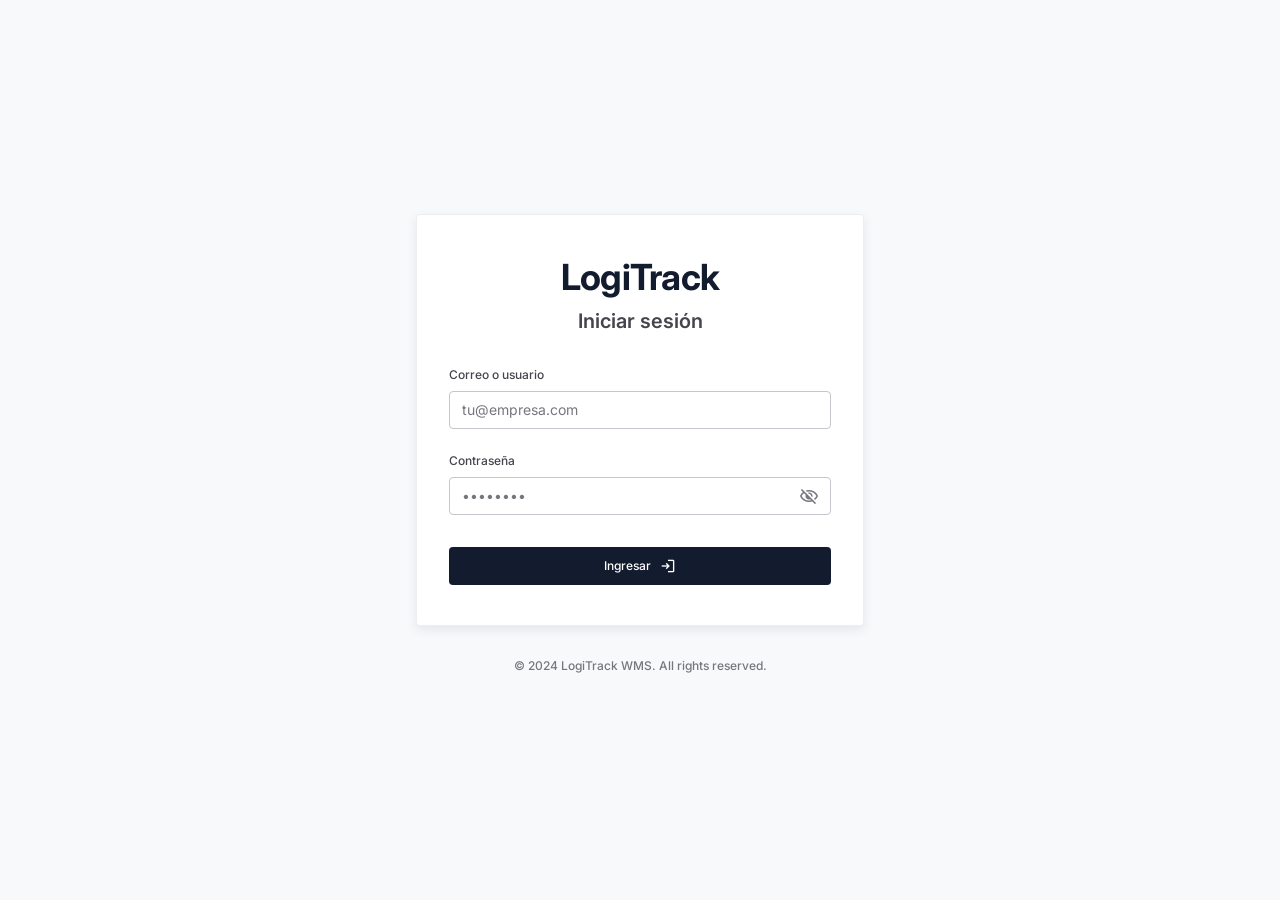
==== src/main/resources/static/index.html @ acfe2c22 "feat: se realizo el Login, con su respectivo css y js" ====
<!DOCTYPE html>
<html lang="es">
<head>
<meta charset="utf-8">
<meta name="viewport" content="width=device-width, initial-scale=1.0">
<title>LogiTrack - Iniciar sesión</title>

<!-- Fuentes (solo tipografías, no es un framework) -->
<link rel="stylesheet" href="https://fonts.googleapis.com/css2?family=Material+Symbols+Outlined:wght,FILL@100..700,0..1&display=swap">
<link rel="stylesheet" href="https://fonts.googleapis.com/css2?family=Inter:wght@400;500;600;700&family=JetBrains+Mono:wght@400&display=swap">

<link rel="stylesheet" href="css/styles.css">
</head>
<body class="page">
<main class="login-shell">

  <div class="login-card" id="login-card">

    <div class="login-card__header" data-animate style="animation-delay:0ms">
      <h1 class="login-card__logo">LogiTrack</h1>
      <h2 class="login-card__title">Iniciar sesión</h2>
    </div>

    <!-- Mensaje de error (oculto por defecto) -->
    <div class="alert alert--error hidden" id="error-message" role="alert" aria-live="assertive">
      <span class="material-symbols-outlined alert__icon">error</span>
      <span>Credenciales incorrectas. Por favor, intenta de nuevo.</span>
    </div>

    <form class="login-form" id="login-form" novalidate>

      <div class="form-group" data-animate style="animation-delay:80ms">
        <label class="form-label" for="username">Correo o usuario</label>
        <input class="form-input" id="username" name="username" placeholder="tu@empresa.com" required type="text">
      </div>

      <div class="form-group" data-animate style="animation-delay:150ms">
        <label class="form-label" for="password">Contraseña</label>
        <div class="password-field">
          <input class="form-input" id="password" name="password" placeholder="••••••••" required type="password">
          <button class="password-toggle" id="toggle-password-btn" type="button" aria-label="Mostrar contraseña">
            <span class="material-symbols-outlined" id="toggleIcon">visibility_off</span>
          </button>
        </div>
      </div>

      <div class="form-actions" data-animate style="animation-delay:220ms">
        <button class="btn btn--primary" id="submit-btn" type="submit">
          <span class="btn-spinner hidden" id="btn-spinner" aria-hidden="true"></span>
          <span id="btn-label">Ingresar</span>
          <span class="material-symbols-outlined btn__icon" id="btn-icon">login</span>
        </button>
      </div>
    </form>
  </div>

  <p class="login-footer" data-animate style="animation-delay:280ms">© 2024 LogiTrack WMS. All rights reserved.</p>
</main>

<script src="js/script.js"></script>
</body>
</html>
---- src/main/resources/static/css/styles.css ----
/* ============================================================================
   LogiTrack — Login
   CSS puro (sin frameworks). Tokens de diseño tomados de DESIGN.md
   ============================================================================ */

/* ----------------------------------------------------------------------
   1. Reset mínimo
   ---------------------------------------------------------------------- */
*,
*::before,
*::after {
  box-sizing: border-box;
}

html,
body {
  height: 100%;
  margin: 0;
  padding: 0;
}

button,
input {
  font: inherit;
  color: inherit;
}

/* ----------------------------------------------------------------------
   2. Design tokens (colores, tipografía, spacing, radios) — DESIGN.md
   ---------------------------------------------------------------------- */
:root {
  /* Color */
  --color-background: #f7f9fb;
  --color-surface-container-lowest: #ffffff;
  --color-on-surface: #191c1e;
  --color-on-surface-variant: #45464d;
  --color-outline: #76777d;
  --color-outline-variant: #c6c6cd;
  --color-outline-variant-30: rgba(198, 198, 205, 0.3);

  --color-primary-container: #131b2e;
  --color-primary-container-hover: #1c2438;
  --color-on-primary: #ffffff;

  --color-error: #ba1a1a;
  --color-error-20: rgba(186, 26, 26, 0.2);
  --color-error-container: #ffdad6;
  --color-on-error-container: #93000a;

  --color-focus: #3b82f6;
  --color-focus-ring: rgba(59, 130, 246, 0.35);
  --color-primary-container-ring: rgba(19, 27, 46, 0.45);

  /* Tipografía */
  --font-family-base: 'Inter', system-ui, sans-serif;
  --font-family-mono: 'JetBrains Mono', monospace;

  --font-display-size: 36px;
  --font-display-line: 44px;
  --font-display-weight: 700;
  --font-display-tracking: -0.02em;

  --font-headline-md-size: 20px;
  --font-headline-md-line: 28px;
  --font-headline-md-weight: 600;

  --font-body-md-size: 14px;
  --font-body-md-line: 20px;
  --font-body-md-weight: 400;

  --font-label-md-size: 12px;
  --font-label-md-line: 16px;
  --font-label-md-weight: 500;

  /* Spacing */
  --gutter: 1.5rem;

  /* Radios */
  --radius-sm: 0.125rem;  /* "rounded" */
  --radius-md: 0.25rem;   /* "rounded-lg" */
  --radius-lg: 0.5rem;    /* "rounded-xl" */

  /* Sombra (Level 2 del design system) */
  --shadow-card: 0px 4px 12px rgba(15, 23, 42, 0.08);
}

/* ----------------------------------------------------------------------
   3. Ícono (Material Symbols) — snippet estándar de Google, no un framework
   ---------------------------------------------------------------------- */
.material-symbols-outlined {
  font-family: 'Material Symbols Outlined';
  font-weight: normal;
  font-style: normal;
  font-size: 20px;
  line-height: 1;
  letter-spacing: normal;
  text-transform: none;
  display: inline-block;
  white-space: nowrap;
  word-wrap: normal;
  direction: ltr;
  font-feature-settings: 'liga';
  -webkit-font-smoothing: antialiased;
  transition: transform 0.25s ease;
}

/* ----------------------------------------------------------------------
   4. Layout base
   ---------------------------------------------------------------------- */
.page {
  background-color: var(--color-background);
  color: var(--color-on-surface);
  font-family: var(--font-family-base);
  font-size: var(--font-body-md-size);
  line-height: var(--font-body-md-line);
  font-weight: var(--font-body-md-weight);
  -webkit-font-smoothing: antialiased;
  height: 100vh;
  width: 100vw;
  overflow: hidden;
  display: flex;
  align-items: center;
  justify-content: center;
}

.login-shell {
  width: 100%;
  max-width: 28rem; /* 448px */
  padding-left: var(--gutter);
  padding-right: var(--gutter);
  position: relative;
  z-index: 10;
}

@media (min-width: 768px) {
  .login-shell {
    padding-left: 0;
    padding-right: 0;
  }
}

/* ----------------------------------------------------------------------
   5. Card
   ---------------------------------------------------------------------- */
.login-card {
  background-color: var(--color-surface-container-lowest);
  border: 1px solid var(--color-outline-variant-30);
  border-radius: var(--radius-md);
  padding: 2.5rem 2rem; /* py-10 px-8 */
  width: 100%;
  position: relative;

  box-shadow: 0 0 0 rgba(15, 23, 42, 0);
  transition: box-shadow 0.4s ease;
}

.login-card.is-settled {
  box-shadow: var(--shadow-card);
}

.login-card__header {
  text-align: center;
  margin-bottom: 2rem;
}

.login-card__logo {
  font-family: var(--font-family-base);
  font-size: var(--font-display-size);
  line-height: var(--font-display-line);
  font-weight: var(--font-display-weight);
  letter-spacing: var(--font-display-tracking);
  color: var(--color-primary-container);
  margin: 0 0 0.5rem 0;
}

.login-card__title {
  font-size: var(--font-headline-md-size);
  line-height: var(--font-headline-md-line);
  font-weight: var(--font-headline-md-weight);
  color: var(--color-on-surface-variant);
  margin: 0;
}

/* ----------------------------------------------------------------------
   6. Alertas / mensajes de error
   ---------------------------------------------------------------------- */
.alert {
  display: flex;
  align-items: center;
  gap: 0.5rem;
  padding: 0.75rem;
  border-radius: var(--radius-sm);
  margin-bottom: var(--gutter);
  font-size: var(--font-label-md-size);
  line-height: var(--font-label-md-line);
  font-weight: var(--font-label-md-weight);
  transition: opacity 0.25s ease, transform 0.25s ease;
}

.alert--error {
  background-color: var(--color-error-container);
  color: var(--color-on-error-container);
  border: 1px solid var(--color-error-20);
}

.alert__icon {
  font-size: 18px;
  flex-shrink: 0;
}

/* ----------------------------------------------------------------------
   7. Formulario
   ---------------------------------------------------------------------- */
.login-form {
  display: flex;
  flex-direction: column;
  gap: 1.5rem; /* space-y-6 */
}

.form-group {
  display: flex;
  flex-direction: column;
  gap: 0.5rem; /* space-y-2 */
}

.form-label {
  font-size: var(--font-label-md-size);
  line-height: var(--font-label-md-line);
  font-weight: var(--font-label-md-weight);
  color: var(--color-on-surface-variant);
}

.form-input {
  width: 100%;
  background-color: var(--color-surface-container-lowest);
  border: 1px solid var(--color-outline-variant);
  border-radius: var(--radius-md);
  padding: 0.5rem 0.75rem;
  color: var(--color-on-surface);
  transition: border-color 0.2s ease, box-shadow 0.2s ease;
}

.form-input::placeholder {
  color: var(--color-outline);
}

.form-input:focus {
  outline: none;
  border-color: var(--color-focus);
  box-shadow: 0 0 0 1px var(--color-focus);
}

.form-input.has-error {
  border-color: var(--color-error);
}

.form-input.has-error:focus {
  border-color: var(--color-error);
  box-shadow: 0 0 0 1px var(--color-error);
}

.password-field {
  position: relative;
}

.password-field .form-input {
  padding-right: 2.5rem;
}

.password-toggle {
  position: absolute;
  top: 0;
  bottom: 0;
  right: 0;
  padding-right: 0.75rem;
  display: flex;
  align-items: center;
  background: none;
  border: none;
  cursor: pointer;
  color: var(--color-outline);
  transition: color 0.2s ease;
}

.password-toggle:hover {
  color: var(--color-on-surface-variant);
}

#toggleIcon.is-flipped {
  transform: rotateY(180deg);
}

.form-actions {
  padding-top: 0.5rem;
}

/* ----------------------------------------------------------------------
   8. Botón primario
   ---------------------------------------------------------------------- */
.btn {
  width: 100%;
  display: flex;
  align-items: center;
  justify-content: center;
  gap: 0.5rem;
  padding: 0.625rem 1rem;
  border: none;
  border-radius: var(--radius-md);
  font-size: var(--font-label-md-size);
  line-height: var(--font-label-md-line);
  font-weight: var(--font-label-md-weight);
  cursor: pointer;
  transition: transform 0.15s ease, background-color 0.2s ease, opacity 0.2s ease, box-shadow 0.15s ease;
}

.btn--primary {
  background-color: var(--color-primary-container);
  color: var(--color-on-primary);
}

.btn--primary:hover:not(:disabled) {
  background-color: var(--color-primary-container-hover);
}

.btn--primary:focus-visible {
  outline: none;
  box-shadow: 0 0 0 1px var(--color-surface-container-lowest), 0 0 0 3px var(--color-primary-container-ring);
}

.btn--primary:active:not(:disabled) {
  transform: scale(0.98);
}

.btn:disabled {
  cursor: not-allowed;
  opacity: 0.85;
}

.btn__icon {
  font-size: 18px;
}

.btn-spinner {
  width: 18px;
  height: 18px;
  border: 2px solid rgba(255, 255, 255, 0.35);
  border-top-color: #ffffff;
  border-radius: 9999px;
  animation: spin 0.7s linear infinite;
}

/* ----------------------------------------------------------------------
   9. Footer
   ---------------------------------------------------------------------- */
.login-footer {
  margin-top: 2rem;
  text-align: center;
  font-size: var(--font-label-md-size);
  line-height: var(--font-label-md-line);
  font-weight: var(--font-label-md-weight);
  color: var(--color-outline);
}

/* ----------------------------------------------------------------------
   10. Utilidad
   ---------------------------------------------------------------------- */
.hidden {
  display: none !important;
}

/* ----------------------------------------------------------------------
   11. Animaciones
   ---------------------------------------------------------------------- */
[data-animate] {
  opacity: 0;
  transform: translateY(12px);
}

[data-animate].is-visible {
  animation: fadeInUp 0.55s cubic-bezier(0.16, 1, 0.3, 1) forwards;
}

@keyframes fadeInUp {
  from {
    opacity: 0;
    transform: translateY(12px);
  }
  to {
    opacity: 1;
    transform: translateY(0);
  }
}

@keyframes shake {
  10%, 90% { transform: translateX(-1px); }
  20%, 80% { transform: translateX(2px); }
  30%, 50%, 70% { transform: translateX(-4px); }
  40%, 60% { transform: translateX(4px); }
}

.shake-on-error {
  animation: shake 0.5s cubic-bezier(0.36, 0.07, 0.19, 0.97) both;
}

@keyframes spin {
  to { transform: rotate(360deg); }
}

/* ----------------------------------------------------------------------
   12. Accesibilidad: respeta prefers-reduced-motion
   ---------------------------------------------------------------------- */
@media (prefers-reduced-motion: reduce) {
  [data-animate],
  .shake-on-error,
  #toggleIcon,
  .btn,
  .btn-spinner,
  .alert {
    animation: none !important;
    transition: none !important;
    transform: none !important;
    opacity: 1 !important;
  }
}
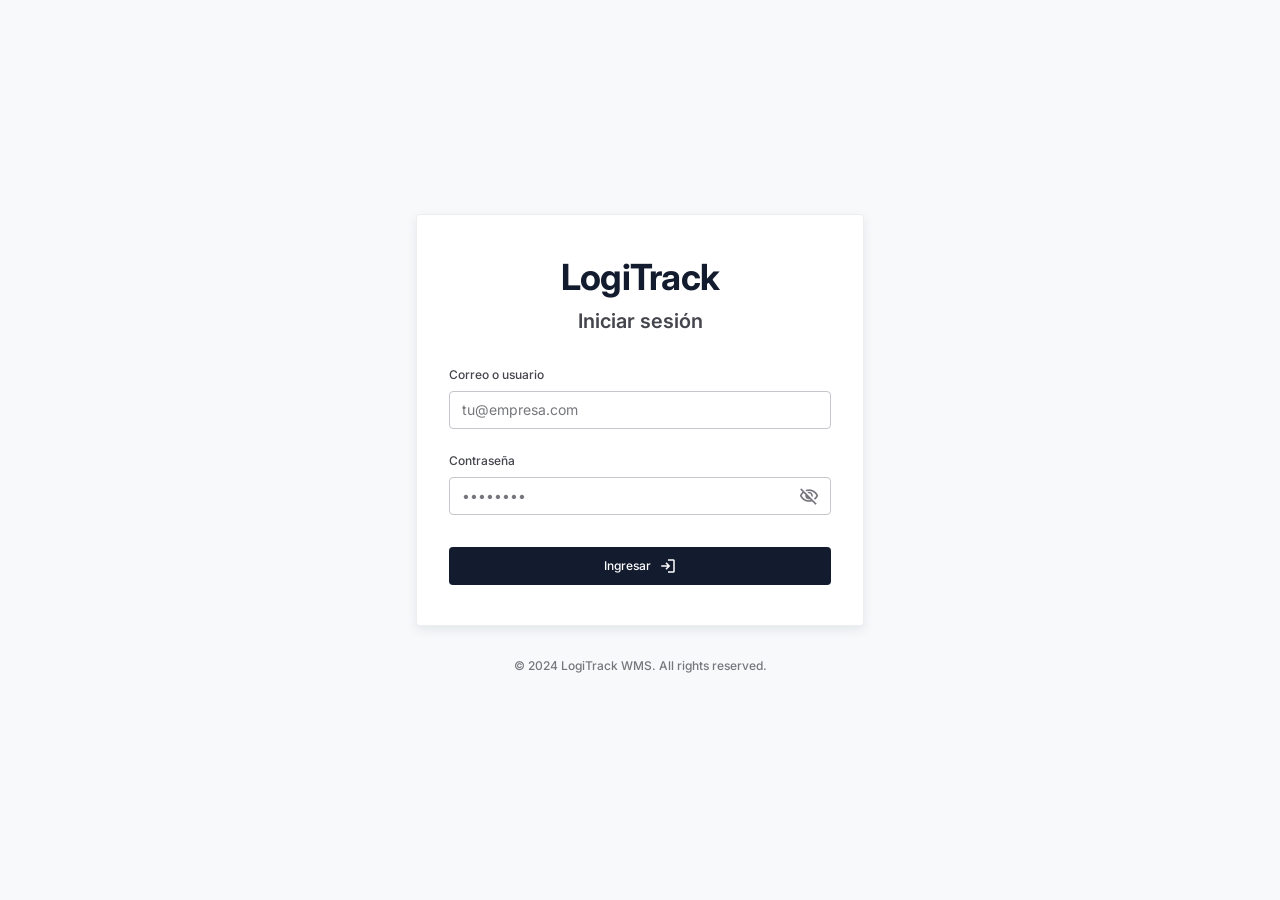
==== commit 75aaa1a5: "feat: se realizo el html del dashboard y de las bodegas" ====
--- a/src/main/resources/static/index.html
+++ b/src/main/resources/static/index.html
@@ -59,4 +59,4 @@
 
 <script src="js/script.js"></script>
 </body>
-</html>
+</html>
--- a/src/main/resources/static/css/styles.css
+++ b/src/main/resources/static/css/styles.css
@@ -6,419 +6,1801 @@
 /* ----------------------------------------------------------------------
    1. Reset mínimo
    ---------------------------------------------------------------------- */
-*,
-*::before,
-*::after {
-  box-sizing: border-box;
-}
-
-html,
-body {
-  height: 100%;
-  margin: 0;
-  padding: 0;
-}
-
-button,
-input {
-  font: inherit;
-  color: inherit;
-}
-
-/* ----------------------------------------------------------------------
-   2. Design tokens (colores, tipografía, spacing, radios) — DESIGN.md
-   ---------------------------------------------------------------------- */
-:root {
-  /* Color */
-  --color-background: #f7f9fb;
-  --color-surface-container-lowest: #ffffff;
-  --color-on-surface: #191c1e;
-  --color-on-surface-variant: #45464d;
-  --color-outline: #76777d;
-  --color-outline-variant: #c6c6cd;
-  --color-outline-variant-30: rgba(198, 198, 205, 0.3);
-
-  --color-primary-container: #131b2e;
-  --color-primary-container-hover: #1c2438;
-  --color-on-primary: #ffffff;
-
-  --color-error: #ba1a1a;
-  --color-error-20: rgba(186, 26, 26, 0.2);
-  --color-error-container: #ffdad6;
-  --color-on-error-container: #93000a;
-
-  --color-focus: #3b82f6;
-  --color-focus-ring: rgba(59, 130, 246, 0.35);
-  --color-primary-container-ring: rgba(19, 27, 46, 0.45);
-
-  /* Tipografía */
-  --font-family-base: 'Inter', system-ui, sans-serif;
-  --font-family-mono: 'JetBrains Mono', monospace;
-
-  --font-display-size: 36px;
-  --font-display-line: 44px;
-  --font-display-weight: 700;
-  --font-display-tracking: -0.02em;
-
-  --font-headline-md-size: 20px;
-  --font-headline-md-line: 28px;
-  --font-headline-md-weight: 600;
-
-  --font-body-md-size: 14px;
-  --font-body-md-line: 20px;
-  --font-body-md-weight: 400;
-
-  --font-label-md-size: 12px;
-  --font-label-md-line: 16px;
-  --font-label-md-weight: 500;
-
-  /* Spacing */
-  --gutter: 1.5rem;
-
-  /* Radios */
-  --radius-sm: 0.125rem;  /* "rounded" */
-  --radius-md: 0.25rem;   /* "rounded-lg" */
-  --radius-lg: 0.5rem;    /* "rounded-xl" */
-
-  /* Sombra (Level 2 del design system) */
-  --shadow-card: 0px 4px 12px rgba(15, 23, 42, 0.08);
-}
-
-/* ----------------------------------------------------------------------
-   3. Ícono (Material Symbols) — snippet estándar de Google, no un framework
-   ---------------------------------------------------------------------- */
-.material-symbols-outlined {
-  font-family: 'Material Symbols Outlined';
-  font-weight: normal;
-  font-style: normal;
-  font-size: 20px;
-  line-height: 1;
-  letter-spacing: normal;
-  text-transform: none;
-  display: inline-block;
-  white-space: nowrap;
-  word-wrap: normal;
-  direction: ltr;
-  font-feature-settings: 'liga';
-  -webkit-font-smoothing: antialiased;
-  transition: transform 0.25s ease;
-}
-
-/* ----------------------------------------------------------------------
-   4. Layout base
-   ---------------------------------------------------------------------- */
-.page {
-  background-color: var(--color-background);
-  color: var(--color-on-surface);
-  font-family: var(--font-family-base);
-  font-size: var(--font-body-md-size);
-  line-height: var(--font-body-md-line);
-  font-weight: var(--font-body-md-weight);
-  -webkit-font-smoothing: antialiased;
-  height: 100vh;
-  width: 100vw;
-  overflow: hidden;
-  display: flex;
-  align-items: center;
-  justify-content: center;
-}
-
-.login-shell {
-  width: 100%;
-  max-width: 28rem; /* 448px */
-  padding-left: var(--gutter);
-  padding-right: var(--gutter);
-  position: relative;
-  z-index: 10;
-}
-
-@media (min-width: 768px) {
-  .login-shell {
-    padding-left: 0;
-    padding-right: 0;
-  }
-}
-
-/* ----------------------------------------------------------------------
-   5. Card
-   ---------------------------------------------------------------------- */
-.login-card {
-  background-color: var(--color-surface-container-lowest);
-  border: 1px solid var(--color-outline-variant-30);
-  border-radius: var(--radius-md);
-  padding: 2.5rem 2rem; /* py-10 px-8 */
-  width: 100%;
-  position: relative;
-
-  box-shadow: 0 0 0 rgba(15, 23, 42, 0);
-  transition: box-shadow 0.4s ease;
-}
-
-.login-card.is-settled {
-  box-shadow: var(--shadow-card);
-}
-
-.login-card__header {
-  text-align: center;
-  margin-bottom: 2rem;
-}
-
-.login-card__logo {
-  font-family: var(--font-family-base);
-  font-size: var(--font-display-size);
-  line-height: var(--font-display-line);
-  font-weight: var(--font-display-weight);
-  letter-spacing: var(--font-display-tracking);
-  color: var(--color-primary-container);
-  margin: 0 0 0.5rem 0;
-}
-
-.login-card__title {
-  font-size: var(--font-headline-md-size);
-  line-height: var(--font-headline-md-line);
-  font-weight: var(--font-headline-md-weight);
-  color: var(--color-on-surface-variant);
-  margin: 0;
-}
-
-/* ----------------------------------------------------------------------
-   6. Alertas / mensajes de error
-   ---------------------------------------------------------------------- */
-.alert {
-  display: flex;
-  align-items: center;
-  gap: 0.5rem;
-  padding: 0.75rem;
-  border-radius: var(--radius-sm);
-  margin-bottom: var(--gutter);
-  font-size: var(--font-label-md-size);
-  line-height: var(--font-label-md-line);
-  font-weight: var(--font-label-md-weight);
-  transition: opacity 0.25s ease, transform 0.25s ease;
-}
-
-.alert--error {
-  background-color: var(--color-error-container);
-  color: var(--color-on-error-container);
-  border: 1px solid var(--color-error-20);
-}
-
-.alert__icon {
-  font-size: 18px;
-  flex-shrink: 0;
-}
-
-/* ----------------------------------------------------------------------
-   7. Formulario
-   ---------------------------------------------------------------------- */
-.login-form {
-  display: flex;
-  flex-direction: column;
-  gap: 1.5rem; /* space-y-6 */
-}
-
-.form-group {
-  display: flex;
-  flex-direction: column;
-  gap: 0.5rem; /* space-y-2 */
-}
-
-.form-label {
-  font-size: var(--font-label-md-size);
-  line-height: var(--font-label-md-line);
-  font-weight: var(--font-label-md-weight);
-  color: var(--color-on-surface-variant);
-}
-
-.form-input {
-  width: 100%;
-  background-color: var(--color-surface-container-lowest);
-  border: 1px solid var(--color-outline-variant);
-  border-radius: var(--radius-md);
-  padding: 0.5rem 0.75rem;
-  color: var(--color-on-surface);
-  transition: border-color 0.2s ease, box-shadow 0.2s ease;
-}
-
-.form-input::placeholder {
-  color: var(--color-outline);
-}
-
-.form-input:focus {
-  outline: none;
-  border-color: var(--color-focus);
-  box-shadow: 0 0 0 1px var(--color-focus);
-}
-
-.form-input.has-error {
-  border-color: var(--color-error);
-}
-
-.form-input.has-error:focus {
-  border-color: var(--color-error);
-  box-shadow: 0 0 0 1px var(--color-error);
-}
-
-.password-field {
-  position: relative;
-}
-
-.password-field .form-input {
-  padding-right: 2.5rem;
-}
-
-.password-toggle {
-  position: absolute;
-  top: 0;
-  bottom: 0;
-  right: 0;
-  padding-right: 0.75rem;
-  display: flex;
-  align-items: center;
-  background: none;
-  border: none;
-  cursor: pointer;
-  color: var(--color-outline);
-  transition: color 0.2s ease;
-}
-
-.password-toggle:hover {
-  color: var(--color-on-surface-variant);
-}
-
-#toggleIcon.is-flipped {
-  transform: rotateY(180deg);
-}
-
-.form-actions {
-  padding-top: 0.5rem;
-}
-
-/* ----------------------------------------------------------------------
-   8. Botón primario
-   ---------------------------------------------------------------------- */
-.btn {
-  width: 100%;
-  display: flex;
-  align-items: center;
-  justify-content: center;
-  gap: 0.5rem;
-  padding: 0.625rem 1rem;
-  border: none;
-  border-radius: var(--radius-md);
-  font-size: var(--font-label-md-size);
-  line-height: var(--font-label-md-line);
-  font-weight: var(--font-label-md-weight);
-  cursor: pointer;
-  transition: transform 0.15s ease, background-color 0.2s ease, opacity 0.2s ease, box-shadow 0.15s ease;
-}
-
-.btn--primary {
-  background-color: var(--color-primary-container);
-  color: var(--color-on-primary);
-}
-
-.btn--primary:hover:not(:disabled) {
-  background-color: var(--color-primary-container-hover);
-}
-
-.btn--primary:focus-visible {
-  outline: none;
-  box-shadow: 0 0 0 1px var(--color-surface-container-lowest), 0 0 0 3px var(--color-primary-container-ring);
-}
-
-.btn--primary:active:not(:disabled) {
-  transform: scale(0.98);
-}
-
-.btn:disabled {
-  cursor: not-allowed;
-  opacity: 0.85;
-}
-
-.btn__icon {
-  font-size: 18px;
-}
-
-.btn-spinner {
-  width: 18px;
-  height: 18px;
-  border: 2px solid rgba(255, 255, 255, 0.35);
-  border-top-color: #ffffff;
-  border-radius: 9999px;
-  animation: spin 0.7s linear infinite;
-}
-
-/* ----------------------------------------------------------------------
-   9. Footer
-   ---------------------------------------------------------------------- */
-.login-footer {
-  margin-top: 2rem;
-  text-align: center;
-  font-size: var(--font-label-md-size);
-  line-height: var(--font-label-md-line);
-  font-weight: var(--font-label-md-weight);
-  color: var(--color-outline);
-}
-
-/* ----------------------------------------------------------------------
-   10. Utilidad
-   ---------------------------------------------------------------------- */
-.hidden {
-  display: none !important;
-}
-
-/* ----------------------------------------------------------------------
-   11. Animaciones
-   ---------------------------------------------------------------------- */
-[data-animate] {
-  opacity: 0;
-  transform: translateY(12px);
-}
-
-[data-animate].is-visible {
-  animation: fadeInUp 0.55s cubic-bezier(0.16, 1, 0.3, 1) forwards;
-}
-
-@keyframes fadeInUp {
-  from {
-    opacity: 0;
-    transform: translateY(12px);
-  }
-  to {
-    opacity: 1;
-    transform: translateY(0);
-  }
-}
-
-@keyframes shake {
-  10%, 90% { transform: translateX(-1px); }
-  20%, 80% { transform: translateX(2px); }
-  30%, 50%, 70% { transform: translateX(-4px); }
-  40%, 60% { transform: translateX(4px); }
-}
-
-.shake-on-error {
-  animation: shake 0.5s cubic-bezier(0.36, 0.07, 0.19, 0.97) both;
-}
-
-@keyframes spin {
-  to { transform: rotate(360deg); }
-}
-
-/* ----------------------------------------------------------------------
-   12. Accesibilidad: respeta prefers-reduced-motion
-   ---------------------------------------------------------------------- */
-@media (prefers-reduced-motion: reduce) {
-  [data-animate],
-  .shake-on-error,
-  #toggleIcon,
-  .btn,
-  .btn-spinner,
-  .alert {
-    animation: none !important;
-    transition: none !important;
-    transform: none !important;
-    opacity: 1 !important;
-  }
-}
+   *,
+   *::before,
+   *::after {
+     box-sizing: border-box;
+   }
+   
+   html,
+   body {
+     height: 100%;
+     margin: 0;
+     padding: 0;
+   }
+   
+   button,
+   input {
+     font: inherit;
+     color: inherit;
+   }
+   
+   /* ----------------------------------------------------------------------
+      2. Design tokens (colores, tipografía, spacing, radios) — DESIGN.md
+      ---------------------------------------------------------------------- */
+   :root {
+     /* Color */
+     --color-background: #f7f9fb;
+     --color-surface-container-lowest: #ffffff;
+     --color-on-surface: #191c1e;
+     --color-on-surface-variant: #45464d;
+     --color-outline: #76777d;
+     --color-outline-variant: #c6c6cd;
+     --color-outline-variant-30: rgba(198, 198, 205, 0.3);
+   
+     --color-primary-container: #131b2e;
+     --color-primary-container-hover: #1c2438;
+     --color-on-primary: #ffffff;
+   
+     --color-error: #ba1a1a;
+     --color-error-20: rgba(186, 26, 26, 0.2);
+     --color-error-container: #ffdad6;
+     --color-on-error-container: #93000a;
+   
+     --color-focus: #3b82f6;
+     --color-focus-ring: rgba(59, 130, 246, 0.35);
+     --color-primary-container-ring: rgba(19, 27, 46, 0.45);
+   
+     /* Color — paleta extendida para pantallas internas (Dashboard, tablas, sidebar) */
+     --color-secondary: #505f76;
+     --color-secondary-container: #d0e1fb;
+     --color-on-secondary-container: #54647a;
+     --color-on-primary-container: #7c839b;
+     --color-on-tertiary-container: #3980f4;
+   
+     --color-surface-container: #eceef0;
+     --color-surface-container-low: #f2f4f6;
+     --color-surface-container-high: #e6e8ea;
+     --color-surface-container-highest: #e0e3e5;
+     --color-surface-variant: #e0e3e5;
+   
+     --color-inverse-surface: #2d3133;
+     --color-inverse-on-surface: #eff1f3;
+   
+     --color-error-container-bg: rgba(255, 218, 214, 0.35);
+     --color-error-30: rgba(186, 26, 26, 0.3);
+     --color-error-05: rgba(186, 26, 26, 0.05);
+   
+     --color-success: #047857;
+     --color-success-bg: #ecfdf5;
+     --color-success-text: #059669;
+   
+     /* Tipografía adicional */
+     --font-headline-lg-size: 24px;
+     --font-headline-lg-line: 32px;
+     --font-headline-lg-weight: 600;
+     --font-headline-lg-tracking: -0.01em;
+   
+     --font-headline-lg-mobile-size: 20px;
+     --font-headline-lg-mobile-line: 28px;
+   
+     --font-data-mono-size: 13px;
+     --font-data-mono-line: 18px;
+   
+     /* Layout — shell de la app */
+     --sidebar-width: 260px;
+     --navbar-height: 64px;
+     --container-max: 1440px;
+   
+     /* Tipografía */
+     --font-family-base: 'Inter', system-ui, sans-serif;
+     --font-family-mono: 'JetBrains Mono', monospace;
+   
+     --font-display-size: 36px;
+     --font-display-line: 44px;
+     --font-display-weight: 700;
+     --font-display-tracking: -0.02em;
+   
+     --font-headline-md-size: 20px;
+     --font-headline-md-line: 28px;
+     --font-headline-md-weight: 600;
+   
+     --font-body-md-size: 14px;
+     --font-body-md-line: 20px;
+     --font-body-md-weight: 400;
+   
+     --font-label-md-size: 12px;
+     --font-label-md-line: 16px;
+     --font-label-md-weight: 500;
+   
+     /* Spacing */
+     --gutter: 1.5rem;
+   
+     /* Radios */
+     --radius-sm: 0.125rem;  /* "rounded" */
+     --radius-md: 0.25rem;   /* "rounded-lg" */
+     --radius-lg: 0.5rem;    /* "rounded-xl" */
+   
+     /* Sombra (Level 2 del design system) */
+     --shadow-card: 0px 4px 12px rgba(15, 23, 42, 0.08);
+   }
+   
+   /* ----------------------------------------------------------------------
+      3. Ícono (Material Symbols) — snippet estándar de Google, no un framework
+      ---------------------------------------------------------------------- */
+   .material-symbols-outlined {
+     font-family: 'Material Symbols Outlined';
+     font-weight: normal;
+     font-style: normal;
+     font-size: 20px;
+     line-height: 1;
+     letter-spacing: normal;
+     text-transform: none;
+     display: inline-block;
+     white-space: nowrap;
+     word-wrap: normal;
+     direction: ltr;
+     font-feature-settings: 'liga';
+     -webkit-font-smoothing: antialiased;
+     transition: transform 0.25s ease;
+   }
+   
+   /* ----------------------------------------------------------------------
+      4. Layout base
+      ---------------------------------------------------------------------- */
+   .page {
+     background-color: var(--color-background);
+     color: var(--color-on-surface);
+     font-family: var(--font-family-base);
+     font-size: var(--font-body-md-size);
+     line-height: var(--font-body-md-line);
+     font-weight: var(--font-body-md-weight);
+     -webkit-font-smoothing: antialiased;
+     height: 100vh;
+     width: 100vw;
+     overflow: hidden;
+     display: flex;
+     align-items: center;
+     justify-content: center;
+   }
+   
+   .login-shell {
+     width: 100%;
+     max-width: 28rem; /* 448px */
+     padding-left: var(--gutter);
+     padding-right: var(--gutter);
+     position: relative;
+     z-index: 10;
+   }
+   
+   @media (min-width: 768px) {
+     .login-shell {
+       padding-left: 0;
+       padding-right: 0;
+     }
+   }
+   
+   /* ----------------------------------------------------------------------
+      5. Card
+      ---------------------------------------------------------------------- */
+   .login-card {
+     background-color: var(--color-surface-container-lowest);
+     border: 1px solid var(--color-outline-variant-30);
+     border-radius: var(--radius-md);
+     padding: 2.5rem 2rem; /* py-10 px-8 */
+     width: 100%;
+     position: relative;
+   
+     box-shadow: 0 0 0 rgba(15, 23, 42, 0);
+     transition: box-shadow 0.4s ease;
+   }
+   
+   .login-card.is-settled {
+     box-shadow: var(--shadow-card);
+   }
+   
+   .login-card__header {
+     text-align: center;
+     margin-bottom: 2rem;
+   }
+   
+   .login-card__logo {
+     font-family: var(--font-family-base);
+     font-size: var(--font-display-size);
+     line-height: var(--font-display-line);
+     font-weight: var(--font-display-weight);
+     letter-spacing: var(--font-display-tracking);
+     color: var(--color-primary-container);
+     margin: 0 0 0.5rem 0;
+   }
+   
+   .login-card__title {
+     font-size: var(--font-headline-md-size);
+     line-height: var(--font-headline-md-line);
+     font-weight: var(--font-headline-md-weight);
+     color: var(--color-on-surface-variant);
+     margin: 0;
+   }
+   
+   /* ----------------------------------------------------------------------
+      6. Alertas / mensajes de error
+      ---------------------------------------------------------------------- */
+   .alert {
+     display: flex;
+     align-items: center;
+     gap: 0.5rem;
+     padding: 0.75rem;
+     border-radius: var(--radius-sm);
+     margin-bottom: var(--gutter);
+     font-size: var(--font-label-md-size);
+     line-height: var(--font-label-md-line);
+     font-weight: var(--font-label-md-weight);
+     transition: opacity 0.25s ease, transform 0.25s ease;
+   }
+   
+   .alert--error {
+     background-color: var(--color-error-container);
+     color: var(--color-on-error-container);
+     border: 1px solid var(--color-error-20);
+   }
+   
+   .alert__icon {
+     font-size: 18px;
+     flex-shrink: 0;
+   }
+   
+   /* ----------------------------------------------------------------------
+      7. Formulario
+      ---------------------------------------------------------------------- */
+   .login-form {
+     display: flex;
+     flex-direction: column;
+     gap: 1.5rem; /* space-y-6 */
+   }
+   
+   .form-group {
+     display: flex;
+     flex-direction: column;
+     gap: 0.5rem; /* space-y-2 */
+   }
+   
+   .form-label {
+     font-size: var(--font-label-md-size);
+     line-height: var(--font-label-md-line);
+     font-weight: var(--font-label-md-weight);
+     color: var(--color-on-surface-variant);
+   }
+   
+   .form-input {
+     width: 100%;
+     background-color: var(--color-surface-container-lowest);
+     border: 1px solid var(--color-outline-variant);
+     border-radius: var(--radius-md);
+     padding: 0.5rem 0.75rem;
+     color: var(--color-on-surface);
+     transition: border-color 0.2s ease, box-shadow 0.2s ease;
+   }
+   
+   .form-input::placeholder {
+     color: var(--color-outline);
+   }
+   
+   .form-input:focus {
+     outline: none;
+     border-color: var(--color-focus);
+     box-shadow: 0 0 0 1px var(--color-focus);
+   }
+   
+   .form-input.has-error {
+     border-color: var(--color-error);
+   }
+   
+   .form-input.has-error:focus {
+     border-color: var(--color-error);
+     box-shadow: 0 0 0 1px var(--color-error);
+   }
+   
+   .password-field {
+     position: relative;
+   }
+   
+   .password-field .form-input {
+     padding-right: 2.5rem;
+   }
+   
+   .password-toggle {
+     position: absolute;
+     top: 0;
+     bottom: 0;
+     right: 0;
+     padding-right: 0.75rem;
+     display: flex;
+     align-items: center;
+     background: none;
+     border: none;
+     cursor: pointer;
+     color: var(--color-outline);
+     transition: color 0.2s ease;
+   }
+   
+   .password-toggle:hover {
+     color: var(--color-on-surface-variant);
+   }
+   
+   #toggleIcon.is-flipped {
+     transform: rotateY(180deg);
+   }
+   
+   .form-actions {
+     padding-top: 0.5rem;
+   }
+   
+   /* ----------------------------------------------------------------------
+      8. Botón primario
+      ---------------------------------------------------------------------- */
+   .btn {
+     width: 100%;
+     display: flex;
+     align-items: center;
+     justify-content: center;
+     gap: 0.5rem;
+     padding: 0.625rem 1rem;
+     border: none;
+     border-radius: var(--radius-md);
+     font-size: var(--font-label-md-size);
+     line-height: var(--font-label-md-line);
+     font-weight: var(--font-label-md-weight);
+     cursor: pointer;
+     transition: transform 0.15s ease, background-color 0.2s ease, opacity 0.2s ease, box-shadow 0.15s ease;
+   }
+   
+   .btn--primary {
+     background-color: var(--color-primary-container);
+     color: var(--color-on-primary);
+   }
+   
+   .btn--primary:hover:not(:disabled) {
+     background-color: var(--color-primary-container-hover);
+   }
+   
+   .btn--primary:focus-visible {
+     outline: none;
+     box-shadow: 0 0 0 1px var(--color-surface-container-lowest), 0 0 0 3px var(--color-primary-container-ring);
+   }
+   
+   .btn--primary:active:not(:disabled) {
+     transform: scale(0.98);
+   }
+   
+   .btn:disabled {
+     cursor: not-allowed;
+     opacity: 0.85;
+   }
+   
+   .btn__icon {
+     font-size: 18px;
+   }
+   
+   .btn-spinner {
+     width: 18px;
+     height: 18px;
+     border: 2px solid rgba(255, 255, 255, 0.35);
+     border-top-color: #ffffff;
+     border-radius: 9999px;
+     animation: spin 0.7s linear infinite;
+   }
+   
+   /* ----------------------------------------------------------------------
+      9. Footer
+      ---------------------------------------------------------------------- */
+   .login-footer {
+     margin-top: 2rem;
+     text-align: center;
+     font-size: var(--font-label-md-size);
+     line-height: var(--font-label-md-line);
+     font-weight: var(--font-label-md-weight);
+     color: var(--color-outline);
+   }
+   
+   /* ----------------------------------------------------------------------
+      10. Utilidad
+      ---------------------------------------------------------------------- */
+   .hidden {
+     display: none !important;
+   }
+   
+   /* ----------------------------------------------------------------------
+      11. Animaciones
+      ---------------------------------------------------------------------- */
+   [data-animate] {
+     opacity: 0;
+     transform: translateY(12px);
+   }
+   
+   [data-animate].is-visible {
+     animation: fadeInUp 0.55s cubic-bezier(0.16, 1, 0.3, 1) forwards;
+   }
+   
+   @keyframes fadeInUp {
+     from {
+       opacity: 0;
+       transform: translateY(12px);
+     }
+     to {
+       opacity: 1;
+       transform: translateY(0);
+     }
+   }
+   
+   @keyframes shake {
+     10%, 90% { transform: translateX(-1px); }
+     20%, 80% { transform: translateX(2px); }
+     30%, 50%, 70% { transform: translateX(-4px); }
+     40%, 60% { transform: translateX(4px); }
+   }
+   
+   .shake-on-error {
+     animation: shake 0.5s cubic-bezier(0.36, 0.07, 0.19, 0.97) both;
+   }
+   
+   @keyframes spin {
+     to { transform: rotate(360deg); }
+   }
+   
+   /* ----------------------------------------------------------------------
+      12. Accesibilidad: respeta prefers-reduced-motion
+      ---------------------------------------------------------------------- */
+   @media (prefers-reduced-motion: reduce) {
+     [data-animate],
+     .shake-on-error,
+     #toggleIcon,
+     .btn,
+     .btn-spinner,
+     .alert {
+       animation: none !important;
+       transition: none !important;
+       transform: none !important;
+       opacity: 1 !important;
+     }
+   }
+   
+   /* ============================================================================
+      13. Dashboard — layout de aplicación (sidebar + navbar + contenido)
+      ============================================================================ */
+   
+   .material-symbols-outlined {
+     font-variation-settings: 'FILL' 0, 'wght' 400, 'GRAD' 0, 'opsz' 24;
+   }
+   
+   .material-symbols-outlined.is-filled {
+     font-variation-settings: 'FILL' 1;
+   }
+   
+   .material-symbols-outlined.icon-sm { font-size: 16px; }
+   .material-symbols-outlined.icon-md { font-size: 20px; }
+   .material-symbols-outlined.icon-lg { font-size: 24px; }
+   
+   /* Scrollbar (Webkit) */
+   ::-webkit-scrollbar { width: 8px; height: 8px; }
+   ::-webkit-scrollbar-track { background: var(--color-surface-container-low); }
+   ::-webkit-scrollbar-thumb { background: var(--color-outline-variant); border-radius: 4px; }
+   ::-webkit-scrollbar-thumb:hover { background: var(--color-outline); }
+   
+   .app-shell {
+     display: flex;
+     height: 100vh;
+     width: 100%;
+     background-color: var(--color-background);
+     color: var(--color-on-surface);
+     font-family: var(--font-family-base);
+     font-size: var(--font-body-md-size);
+     line-height: var(--font-body-md-line);
+     -webkit-font-smoothing: antialiased;
+     overflow: hidden;
+   }
+   
+   /* ------------------------------- Sidebar -------------------------------- */
+   .sidebar {
+     display: none;
+     flex-direction: column;
+     position: fixed;
+     left: 0;
+     top: 0;
+     width: var(--sidebar-width);
+     height: 100%;
+     background-color: var(--color-primary-container);
+     color: var(--color-on-primary);
+     font-size: var(--font-label-md-size);
+     line-height: var(--font-label-md-line);
+     font-weight: var(--font-label-md-weight);
+     z-index: 40;
+     transform: translateX(-100%);
+     transition: transform 0.3s ease;
+   }
+   
+   @media (min-width: 768px) {
+     .sidebar {
+       display: flex;
+       transform: none;
+     }
+   }
+   
+   .sidebar.is-open {
+     display: flex;
+     transform: translateX(0);
+     box-shadow: 0 0 24px rgba(0, 0, 0, 0.35);
+   }
+   
+   .sidebar__header {
+     padding: var(--gutter);
+     display: flex;
+     align-items: center;
+     gap: 1rem;
+   }
+   
+   .sidebar__logo {
+     width: 40px;
+     height: 40px;
+     border-radius: var(--radius-md);
+     background-color: var(--color-surface-container-lowest);
+     border: 1px solid var(--color-outline-variant);
+     display: flex;
+     align-items: center;
+     justify-content: center;
+     flex-shrink: 0;
+     color: var(--color-primary-container);
+   }
+   
+   .sidebar__title {
+     font-size: var(--font-headline-lg-size);
+     line-height: 1;
+     font-weight: var(--font-headline-lg-weight);
+     color: var(--color-on-primary);
+     margin: 0;
+   }
+   
+   .sidebar__subtitle {
+     color: var(--color-on-primary-container);
+     opacity: 0.8;
+     font-size: 10px;
+     text-transform: uppercase;
+     letter-spacing: 0.05em;
+     display: block;
+     margin-top: 0.25rem;
+   }
+   
+   .sidebar__nav {
+     flex: 1;
+     padding: 0.5rem 1rem;
+     display: flex;
+     flex-direction: column;
+     gap: 0.25rem;
+     overflow-y: auto;
+   }
+   
+   .sidebar__link {
+     display: flex;
+     align-items: center;
+     gap: 0.75rem;
+     padding: 0.625rem 0.75rem;
+     border-radius: var(--radius-md);
+     color: var(--color-on-primary-container);
+     opacity: 0.7;
+     text-decoration: none;
+     border-left: 4px solid transparent;
+     transition: background-color 0.2s ease, opacity 0.2s ease;
+   }
+   
+   .sidebar__link:hover {
+     background-color: rgba(0, 0, 0, 0.2);
+     opacity: 1;
+   }
+   
+   .sidebar__link.is-active {
+     background-color: var(--color-secondary-container);
+     color: var(--color-on-secondary-container);
+     border-left-color: var(--color-on-tertiary-container);
+     font-weight: 700;
+     opacity: 1;
+   }
+   
+   .sidebar__footer {
+     padding: 1rem;
+     display: flex;
+     flex-direction: column;
+     gap: 0.25rem;
+     border-top: 1px solid rgba(80, 95, 118, 0.2);
+   }
+   
+   .sidebar__footer .sidebar__link {
+     padding: 0.5rem 0.75rem;
+     border-left: none;
+   }
+   
+   /* ------------------------------ Main wrapper ----------------------------- */
+   .main-wrapper {
+     flex: 1;
+     display: flex;
+     flex-direction: column;
+     width: 100%;
+     min-height: 100vh;
+   }
+   
+   @media (min-width: 768px) {
+     .main-wrapper {
+       margin-left: var(--sidebar-width);
+       width: calc(100% - var(--sidebar-width));
+     }
+   }
+   
+   /* -------------------------------- Topbar --------------------------------- */
+   .topbar {
+     background-color: var(--color-surface-container-lowest);
+     color: var(--color-on-surface);
+     height: var(--navbar-height);
+     z-index: 50;
+     display: flex;
+     align-items: center;
+     justify-content: space-between;
+     padding: 0 var(--gutter);
+     position: sticky;
+     top: 0;
+     border-bottom: 1px solid var(--color-outline-variant);
+   }
+   
+   .topbar__left {
+     display: flex;
+     align-items: center;
+     gap: 1rem;
+     flex: 1;
+   }
+   
+   .topbar__menu-btn {
+     display: flex;
+     background: none;
+     border: none;
+     color: var(--color-secondary);
+     padding: 0.5rem;
+     margin-left: -0.5rem;
+     border-radius: var(--radius-md);
+     cursor: pointer;
+     transition: color 0.2s ease, background-color 0.2s ease;
+   }
+   
+   .topbar__menu-btn:hover {
+     color: var(--color-primary-container);
+     background-color: var(--color-surface-container-high);
+   }
+   
+   @media (min-width: 768px) {
+     .topbar__menu-btn { display: none; }
+   }
+   
+   .breadcrumb {
+     display: none;
+     align-items: center;
+     font-size: 0.875rem;
+   }
+   
+   @media (min-width: 768px) {
+     .breadcrumb { display: flex; }
+   }
+   
+   .breadcrumb__root {
+     color: var(--color-secondary);
+     cursor: pointer;
+   }
+   
+   .breadcrumb__root:hover {
+     color: var(--color-on-surface);
+   }
+   
+   .breadcrumb__sep {
+     color: var(--color-secondary);
+     margin: 0 0.5rem;
+     font-size: 0.875rem;
+   }
+   
+   .breadcrumb__current {
+     font-weight: 500;
+     color: var(--color-on-surface);
+   }
+   
+   .topbar__right {
+     display: flex;
+     align-items: center;
+     gap: 0.5rem;
+   }
+   
+   .icon-btn {
+     position: relative;
+     display: flex;
+     background: none;
+     border: none;
+     color: var(--color-secondary);
+     padding: 0.5rem;
+     border-radius: var(--radius-md);
+     cursor: pointer;
+     transition: color 0.2s ease, background-color 0.2s ease;
+   }
+   
+   .icon-btn:hover {
+     color: var(--color-primary-container);
+     background-color: var(--color-surface-container-highest);
+   }
+   
+   .icon-btn__dot {
+     position: absolute;
+     top: 6px;
+     right: 6px;
+     width: 8px;
+     height: 8px;
+     background-color: var(--color-error);
+     border-radius: 9999px;
+     border: 1px solid var(--color-surface-container-lowest);
+   }
+   
+   .topbar__divider {
+     width: 1px;
+     height: 1.5rem;
+     background-color: var(--color-outline-variant);
+     margin: 0 0.5rem;
+     display: none;
+   }
+   
+   @media (min-width: 640px) {
+     .topbar__divider { display: block; }
+   }
+   
+   .logout-btn {
+     display: none;
+     align-items: center;
+     gap: 0.5rem;
+     background: none;
+     border: none;
+     font-size: 0.875rem;
+     font-weight: 500;
+     color: var(--color-secondary);
+     padding: 0.375rem 0.5rem;
+     border-radius: var(--radius-md);
+     cursor: pointer;
+     transition: color 0.2s ease, background-color 0.2s ease;
+   }
+   
+   @media (min-width: 640px) {
+     .logout-btn { display: flex; }
+   }
+   
+   .logout-btn:hover {
+     color: var(--color-primary-container);
+     background-color: var(--color-surface-container-high);
+   }
+   
+   .avatar {
+     width: 32px;
+     height: 32px;
+     border-radius: 9999px;
+     background-color: var(--color-secondary-container);
+     color: var(--color-on-secondary-container);
+     border: 1px solid var(--color-outline-variant);
+     margin-left: 0.5rem;
+     cursor: pointer;
+     display: flex;
+     align-items: center;
+     justify-content: center;
+     font-size: 0.75rem;
+     font-weight: 600;
+     transition: opacity 0.2s ease;
+     flex-shrink: 0;
+   }
+   
+   .avatar:hover {
+     opacity: 0.8;
+   }
+   
+   /* -------------------------------- Content -------------------------------- */
+   .content {
+     flex: 1;
+     overflow-y: auto;
+     padding: 1rem;
+     background-color: var(--color-background);
+     position: relative;
+   }
+   
+   @media (min-width: 768px) {
+     .content { padding: var(--gutter); }
+   }
+   
+   .content__inner {
+     max-width: var(--container-max);
+     margin: 0 auto;
+     display: flex;
+     flex-direction: column;
+     gap: 1.5rem;
+   }
+   
+   .content__header {
+     display: flex;
+     flex-direction: column;
+     gap: 1rem;
+   }
+   
+   @media (min-width: 640px) {
+     .content__header {
+       flex-direction: row;
+       align-items: center;
+       justify-content: space-between;
+     }
+   }
+   
+   .content__title {
+     font-size: var(--font-headline-lg-mobile-size);
+     line-height: var(--font-headline-lg-mobile-line);
+     font-weight: 600;
+     color: var(--color-on-surface);
+     margin: 0;
+   }
+   
+   @media (min-width: 768px) {
+     .content__title {
+       font-size: var(--font-headline-lg-size);
+       line-height: var(--font-headline-lg-line);
+       letter-spacing: var(--font-headline-lg-tracking);
+     }
+   }
+   
+   .content__subtitle {
+     color: var(--color-secondary);
+     margin: 0.25rem 0 0 0;
+   }
+   
+   .content__controls {
+     display: flex;
+     align-items: center;
+     gap: 0.75rem;
+   }
+   
+   .date-picker {
+     display: flex;
+     align-items: center;
+     background-color: var(--color-surface-container-lowest);
+     border: 1px solid var(--color-outline-variant);
+     border-radius: var(--radius-md);
+     padding: 0.375rem 0.75rem;
+     font-size: 0.875rem;
+     cursor: pointer;
+     transition: border-color 0.2s ease;
+   }
+   
+   .date-picker:hover {
+     border-color: var(--color-secondary);
+   }
+   
+   .date-picker .material-symbols-outlined {
+     color: var(--color-secondary);
+     font-size: 16px;
+   }
+   
+   .date-picker__label {
+     margin: 0 0.5rem;
+     color: var(--color-on-surface);
+   }
+   
+   .btn-refresh {
+     display: flex;
+     align-items: center;
+     justify-content: center;
+     gap: 0.5rem;
+     background-color: var(--color-primary-container);
+     color: var(--color-on-primary);
+     border: none;
+     padding: 0.375rem 1rem;
+     border-radius: var(--radius-md);
+     font-size: 0.875rem;
+     font-weight: 500;
+     cursor: pointer;
+     transition: background-color 0.2s ease, transform 0.15s ease;
+   }
+   
+   .btn-refresh:hover {
+     background-color: var(--color-primary-container-hover);
+   }
+   
+   .btn-refresh:active {
+     transform: scale(0.96);
+   }
+   
+   .btn-refresh .material-symbols-outlined {
+     font-size: 16px;
+     transition: transform 0.5s ease;
+   }
+   
+   .btn-refresh.is-loading .material-symbols-outlined {
+     animation: spin 0.7s linear infinite;
+   }
+   
+   /* --------------------------------- KPI grid -------------------------------- */
+   .kpi-grid {
+     display: grid;
+     grid-template-columns: 1fr;
+     gap: 1rem;
+   }
+   
+   @media (min-width: 640px) {
+     .kpi-grid { grid-template-columns: repeat(2, 1fr); }
+   }
+   
+   @media (min-width: 1024px) {
+     .kpi-grid { grid-template-columns: repeat(4, 1fr); }
+   }
+   
+   .kpi-card {
+     background-color: var(--color-surface-container-lowest);
+     border: 1px solid var(--color-outline-variant);
+     border-radius: var(--radius-lg);
+     padding: 1.25rem;
+     box-shadow: 0 1px 2px rgba(15, 23, 42, 0.05);
+     display: flex;
+     flex-direction: column;
+     justify-content: space-between;
+     transition: border-color 0.2s ease;
+   }
+   
+   .kpi-card:hover {
+     border-color: var(--color-secondary);
+   }
+   
+   .kpi-card--danger {
+     background-color: var(--color-error-container-bg);
+     border-color: var(--color-error-30);
+     position: relative;
+     overflow: hidden;
+     cursor: pointer;
+   }
+   
+   .kpi-card--danger:hover {
+     background-color: rgba(255, 218, 214, 0.5);
+   }
+   
+   .kpi-card--danger::before {
+     content: '';
+     position: absolute;
+     top: -1rem;
+     right: -1rem;
+     width: 4rem;
+     height: 4rem;
+     background-color: var(--color-error-05);
+     border-radius: 9999px;
+   }
+   
+   .kpi-card__top {
+     display: flex;
+     justify-content: space-between;
+     align-items: flex-start;
+     margin-bottom: 1rem;
+     position: relative;
+     z-index: 1;
+   }
+   
+   .kpi-card__icon {
+     width: 40px;
+     height: 40px;
+     border-radius: var(--radius-md);
+     background-color: var(--color-surface-container);
+     color: var(--color-primary-container);
+     display: flex;
+     align-items: center;
+     justify-content: center;
+     flex-shrink: 0;
+   }
+   
+   .kpi-card__icon--secondary {
+     background-color: var(--color-secondary-container);
+     color: var(--color-on-secondary-container);
+   }
+   
+   .kpi-card__icon--danger {
+     background-color: var(--color-error-container);
+     color: var(--color-error);
+   }
+   
+   .kpi-card__badge {
+     font-size: 0.75rem;
+     font-weight: 500;
+     color: var(--color-secondary);
+     background-color: var(--color-surface-container-low);
+     padding: 0.25rem 0.5rem;
+     border-radius: var(--radius-sm);
+     white-space: nowrap;
+   }
+   
+   .kpi-card__badge--success {
+     display: flex;
+     align-items: center;
+     color: var(--color-success);
+     background-color: var(--color-success-bg);
+   }
+   
+   .kpi-card__badge--success .material-symbols-outlined {
+     font-size: 14px;
+     margin-right: 0.25rem;
+   }
+   
+   .kpi-card__badge--danger {
+     font-weight: 700;
+     color: var(--color-error);
+     background-color: var(--color-error-container);
+   }
+   
+   @media (prefers-reduced-motion: no-preference) {
+     .kpi-card__badge--danger {
+       animation: pulse 2s ease-in-out infinite;
+     }
+   }
+   
+   @keyframes pulse {
+     0%, 100% { opacity: 1; }
+     50% { opacity: 0.6; }
+   }
+   
+   .kpi-card__label {
+     font-size: 0.875rem;
+     font-weight: 500;
+     color: var(--color-secondary);
+     margin: 0;
+     position: relative;
+     z-index: 1;
+   }
+   
+   .kpi-card--danger .kpi-card__label {
+     color: var(--color-error);
+   }
+   
+   .kpi-card__value-row {
+     display: flex;
+     align-items: baseline;
+     gap: 0.5rem;
+     margin-top: 0.25rem;
+     position: relative;
+     z-index: 1;
+   }
+   
+   .kpi-card__value {
+     font-size: var(--font-display-size);
+     line-height: var(--font-display-line);
+     font-weight: var(--font-display-weight);
+     letter-spacing: var(--font-display-tracking);
+     color: var(--color-on-surface);
+   }
+   
+   .kpi-card--danger .kpi-card__value {
+     color: var(--color-error);
+   }
+   
+   .kpi-card__unit {
+     font-family: var(--font-family-mono);
+     font-size: var(--font-data-mono-size);
+     color: var(--color-secondary);
+   }
+   
+   .kpi-card--danger .kpi-card__unit {
+     color: rgba(186, 26, 26, 0.8);
+     font-family: var(--font-family-base);
+     font-size: 0.875rem;
+   }
+   
+   /* ------------------------------- Data grid -------------------------------- */
+   .data-grid {
+     display: grid;
+     grid-template-columns: 1fr;
+     gap: 1.5rem;
+   }
+   
+   @media (min-width: 1024px) {
+     .data-grid { grid-template-columns: repeat(3, 1fr); }
+     .data-grid__chart { grid-column: span 2; }
+     .data-grid__table { grid-column: span 1; }
+   }
+   
+   .panel {
+     background-color: var(--color-surface-container-lowest);
+     border: 1px solid var(--color-outline-variant);
+     border-radius: var(--radius-lg);
+     box-shadow: 0 1px 2px rgba(15, 23, 42, 0.05);
+     display: flex;
+     flex-direction: column;
+     height: 400px;
+     overflow: hidden;
+   }
+   
+   .panel__header {
+     padding: 1rem;
+     border-bottom: 1px solid var(--color-outline-variant);
+     display: flex;
+     justify-content: space-between;
+     align-items: center;
+     flex-shrink: 0;
+   }
+   
+   .panel__title {
+     font-size: var(--font-headline-md-size);
+     line-height: var(--font-headline-md-line);
+     font-weight: var(--font-headline-md-weight);
+     color: var(--color-on-surface);
+     margin: 0;
+   }
+   
+   .panel__action {
+     background: none;
+     border: none;
+     color: var(--color-secondary);
+     cursor: pointer;
+     padding: 0.25rem;
+     border-radius: var(--radius-sm);
+     transition: color 0.2s ease;
+   }
+   
+   .panel__action:hover {
+     color: var(--color-primary-container);
+   }
+   
+   .panel__link {
+     font-size: 0.75rem;
+     font-weight: 500;
+     color: var(--color-on-tertiary-container);
+     text-decoration: none;
+   }
+   
+   .panel__link:hover {
+     text-decoration: underline;
+   }
+   
+   /* --------------------------------- Bar chart ------------------------------- */
+   .bar-chart {
+     flex: 1;
+     padding: 1.5rem;
+     display: flex;
+     flex-direction: column;
+     justify-content: flex-end;
+     position: relative;
+   }
+   
+   .bar-chart__grid {
+     position: absolute;
+     left: 1.5rem;
+     right: 1.5rem;
+     top: 1.5rem;
+     bottom: 3rem;
+     display: flex;
+     flex-direction: column;
+     justify-content: space-between;
+     z-index: 0;
+   }
+   
+   .bar-chart__gridline {
+     border-top: 1px dashed var(--color-outline-variant);
+     width: 100%;
+     position: relative;
+   }
+   
+   .bar-chart__gridline:last-child {
+     border-top-style: solid;
+   }
+   
+   .bar-chart__gridline-label {
+     position: absolute;
+     left: -1.75rem;
+     top: -0.6rem;
+     font-family: var(--font-family-mono);
+     font-size: 10px;
+     color: var(--color-secondary);
+     width: 1.5rem;
+     text-align: right;
+   }
+   
+   .bar-chart__bars {
+     display: flex;
+     justify-content: space-around;
+     align-items: flex-end;
+     height: calc(100% - 2rem);
+     z-index: 1;
+     padding: 0 1rem;
+   }
+   
+   .chart-bar {
+     display: flex;
+     flex-direction: column;
+     align-items: center;
+     width: 48px;
+     cursor: pointer;
+   }
+   
+   .chart-bar__fill {
+     width: 100%;
+     background-color: var(--color-primary-container);
+     border-radius: 2px 2px 0 0;
+     position: relative;
+     transition: height 0.6s cubic-bezier(0.16, 1, 0.3, 1), background-color 0.2s ease, opacity 0.2s ease;
+   }
+   
+   .chart-bar__fill--accent {
+     background-color: #adc6ff; /* tertiary-fixed-dim */
+   }
+   
+   .chart-bar:hover .chart-bar__fill {
+     opacity: 0.8;
+   }
+   
+   .chart-bar__tooltip {
+     position: absolute;
+     top: -2rem;
+     left: 50%;
+     transform: translateX(-50%);
+     background-color: var(--color-inverse-surface);
+     color: var(--color-inverse-on-surface);
+     font-family: var(--font-family-mono);
+     font-size: 12px;
+     padding: 0.25rem 0.5rem;
+     border-radius: var(--radius-sm);
+     white-space: nowrap;
+     opacity: 0;
+     pointer-events: none;
+     transition: opacity 0.2s ease;
+   }
+   
+   .chart-bar:hover .chart-bar__tooltip {
+     opacity: 1;
+   }
+   
+   .chart-bar__label {
+     font-size: 11px;
+     font-weight: 500;
+     color: var(--color-secondary);
+     margin-top: 0.75rem;
+     text-align: center;
+   }
+   
+   /* ---------------------------------- Table ---------------------------------- */
+   .data-table-wrapper {
+     overflow-y: auto;
+     flex: 1;
+   }
+   
+   .data-table {
+     width: 100%;
+     border-collapse: collapse;
+     text-align: left;
+     font-size: 0.875rem;
+   }
+   
+   .data-table thead {
+     background-color: var(--color-surface-container-low);
+     color: var(--color-secondary);
+     font-size: 0.75rem;
+     text-transform: uppercase;
+     position: sticky;
+     top: 0;
+     z-index: 1;
+   }
+   
+   .data-table th {
+     padding: 0.75rem 1rem;
+     font-weight: 500;
+   }
+   
+   .data-table th.is-right { text-align: right; }
+   
+   .data-table td {
+     padding: 0.75rem 1rem;
+     border-top: 1px solid var(--color-outline-variant-30);
+   }
+   
+   .data-table tbody tr {
+     transition: background-color 0.2s ease;
+   }
+   
+   .data-table tbody tr:hover {
+     background-color: var(--color-surface-container-low);
+   }
+   
+   .data-table td.is-right { text-align: right; }
+   
+   .product-cell {
+     display: flex;
+     align-items: center;
+     gap: 0.75rem;
+   }
+   
+   .product-cell__icon {
+     width: 32px;
+     height: 32px;
+     border-radius: var(--radius-sm);
+     background-color: var(--color-surface-container-highest);
+     color: var(--color-secondary);
+     display: flex;
+     align-items: center;
+     justify-content: center;
+     flex-shrink: 0;
+   }
+   
+   .product-cell__icon .material-symbols-outlined { font-size: 14px; }
+   
+   .product-cell__name {
+     font-weight: 500;
+     color: var(--color-on-surface);
+     max-width: 120px;
+     overflow: hidden;
+     text-overflow: ellipsis;
+     white-space: nowrap;
+   }
+   
+   .product-cell__sku {
+     font-family: var(--font-family-mono);
+     font-size: 10px;
+     color: var(--color-secondary);
+   }
+   
+   .metric-cell__value {
+     font-family: var(--font-family-mono);
+     color: var(--color-on-surface);
+   }
+   
+   .metric-cell__trend {
+     font-size: 10px;
+     display: flex;
+     align-items: center;
+     justify-content: flex-end;
+     gap: 0.15rem;
+     margin-top: 0.15rem;
+   }
+   
+   .metric-cell__trend .material-symbols-outlined { font-size: 10px; }
+   
+   .metric-cell__trend--up { color: var(--color-success-text); }
+   .metric-cell__trend--down { color: var(--color-error); }
+   .metric-cell__trend--flat { color: var(--color-secondary); }
+   
+   /* ----------------------------- Mobile bottom nav ---------------------------- */
+   .mobile-nav {
+     display: flex;
+     position: fixed;
+     bottom: 0;
+     left: 0;
+     width: 100%;
+     height: 64px;
+     background-color: var(--color-surface-container-lowest);
+     border-top: 1px solid var(--color-outline-variant);
+     justify-content: space-around;
+     align-items: center;
+     z-index: 50;
+   }
+   
+   @media (min-width: 768px) {
+     .mobile-nav { display: none; }
+   }
+   
+   .mobile-nav__link {
+     display: flex;
+     flex-direction: column;
+     align-items: center;
+     justify-content: center;
+     width: 100%;
+     height: 100%;
+     color: var(--color-secondary);
+     text-decoration: none;
+     transition: color 0.2s ease;
+   }
+   
+   .mobile-nav__link:hover {
+     color: var(--color-on-surface);
+   }
+   
+   .mobile-nav__link.is-active {
+     color: var(--color-on-tertiary-container);
+   }
+   
+   .mobile-nav__label {
+     font-size: 10px;
+     font-weight: 500;
+     margin-top: 0.25rem;
+   }
+   
+   /* -------------------------------- Mobile overlay ---------------------------- */
+   .mobile-overlay {
+     position: fixed;
+     inset: 0;
+     background-color: rgba(0, 0, 0, 0.5);
+     z-index: 30;
+     opacity: 0;
+     pointer-events: none;
+     transition: opacity 0.3s ease;
+   }
+   
+   .mobile-overlay.is-visible {
+     opacity: 1;
+     pointer-events: auto;
+   }
+   
+   @media (min-width: 768px) {
+     .mobile-overlay { display: none; }
+   }
+   
+   /* ============================================================================
+      14. Bodegas — toolbar, tabla de datos, badges, paginación, modales
+      ============================================================================ */
+   
+   /* ------------------------------ Barra de búsqueda -------------------------- */
+   .search-field {
+     display: none;
+     align-items: center;
+     flex: 1;
+     max-width: 28rem;
+     position: relative;
+   }
+   
+   @media (min-width: 768px) {
+     .search-field { display: flex; }
+   }
+   
+   .search-field .material-symbols-outlined {
+     position: absolute;
+     left: 0.75rem;
+     color: var(--color-on-surface-variant);
+     opacity: 0.7;
+     font-size: 20px;
+     pointer-events: none;
+   }
+   
+   .search-field input {
+     width: 100%;
+     padding: 0.5rem 1rem 0.5rem 2.5rem;
+     background-color: var(--color-surface);
+     border: 1px solid var(--color-outline-variant);
+     border-radius: var(--radius-md);
+     font-size: 0.875rem;
+     color: var(--color-on-surface);
+     transition: border-color 0.2s ease, box-shadow 0.2s ease;
+   }
+   
+   .search-field input::placeholder {
+     color: var(--color-outline);
+   }
+   
+   .search-field input:focus {
+     outline: none;
+     border-color: var(--color-on-tertiary-container);
+     box-shadow: 0 0 0 1px var(--color-on-tertiary-container);
+   }
+   
+   /* --------------------------------- Page toolbar ----------------------------- */
+   .page-toolbar {
+     display: flex;
+     flex-direction: column;
+     gap: 1rem;
+   }
+   
+   @media (min-width: 640px) {
+     .page-toolbar {
+       flex-direction: row;
+       align-items: center;
+       justify-content: space-between;
+     }
+   }
+   
+   .page-toolbar__actions {
+     display: flex;
+     align-items: center;
+     gap: 0.75rem;
+   }
+   
+   /* --------------------------------- Botones toolbar -------------------------- */
+   .toolbar-btn {
+     display: inline-flex;
+     align-items: center;
+     gap: 0.5rem;
+     padding: 0.5rem 1rem;
+     border-radius: var(--radius-md);
+     font-size: var(--font-label-md-size);
+     font-weight: 500;
+     cursor: pointer;
+     border: 1px solid transparent;
+     transition: background-color 0.2s ease, border-color 0.2s ease, transform 0.15s ease, opacity 0.2s ease;
+     white-space: nowrap;
+   }
+   
+   .toolbar-btn:active {
+     transform: scale(0.97);
+   }
+   
+   .toolbar-btn--outline {
+     background-color: var(--color-surface-container-lowest);
+     border-color: var(--color-outline-variant);
+     color: var(--color-on-surface);
+   }
+   
+   .toolbar-btn--outline:hover {
+     background-color: var(--color-surface-container-high);
+   }
+   
+   .toolbar-btn--primary {
+     background-color: var(--color-primary-container);
+     color: var(--color-on-primary);
+   }
+   
+   .toolbar-btn--primary:hover {
+     background-color: var(--color-primary-container-hover);
+   }
+   
+   .toolbar-btn--danger {
+     background-color: var(--color-error);
+     color: var(--color-on-error);
+   }
+   
+   .toolbar-btn--danger:hover {
+     background-color: #a01616;
+   }
+   
+   /* ---------------------------------- Table card ------------------------------ */
+   .table-card {
+     background-color: var(--color-surface-container-lowest);
+     border: 1px solid var(--color-outline-variant);
+     border-radius: var(--radius-lg);
+     box-shadow: 0 1px 2px rgba(15, 23, 42, 0.05);
+     overflow: hidden;
+     display: flex;
+     flex-direction: column;
+   }
+   
+   .table-card__scroll {
+     overflow-x: auto;
+     width: 100%;
+   }
+   
+   .table-card__scroll .data-table {
+     min-width: 800px;
+   }
+   
+   .data-table tbody tr {
+     transition: background-color 0.2s ease, opacity 0.3s ease, transform 0.3s ease;
+   }
+   
+   .data-table tbody tr.is-hidden {
+     display: none;
+   }
+   
+   @keyframes rowFadeOut {
+     to {
+       opacity: 0;
+       transform: scale(0.98);
+     }
+   }
+   
+   .data-table tbody tr.is-removing {
+     animation: rowFadeOut 0.3s ease forwards;
+   }
+   
+   /* ------------------------------- Status badges ------------------------------ */
+   .status-badge {
+     display: inline-flex;
+     align-items: center;
+     padding: 0.125rem 0.5rem;
+     border-radius: 9999px;
+     font-size: 11px;
+     font-weight: 500;
+     white-space: nowrap;
+   }
+   
+   .status-badge--success {
+     background-color: var(--color-success-bg);
+     color: var(--color-success);
+   }
+   
+   .status-badge--warning {
+     background-color: #fef3c7;
+     color: #92400e;
+   }
+   
+   .status-badge--danger {
+     background-color: #fee2e2;
+     color: #991b1b;
+   }
+   
+   /* -------------------------------- Row actions -------------------------------- */
+   .row-actions {
+     display: flex;
+     align-items: center;
+     justify-content: flex-end;
+     gap: 0.125rem;
+     opacity: 0;
+     transition: opacity 0.2s ease;
+   }
+   
+   .data-table tbody tr:hover .row-actions,
+   .data-table tbody tr:focus-within .row-actions {
+     opacity: 1;
+   }
+   
+   .row-action-btn {
+     padding: 0.375rem;
+     border-radius: var(--radius-sm);
+     background: none;
+     border: none;
+     cursor: pointer;
+     color: var(--color-secondary);
+     display: flex;
+     transition: color 0.2s ease, background-color 0.2s ease;
+   }
+   
+   .row-action-btn .material-symbols-outlined {
+     font-size: 18px;
+   }
+   
+   .row-action-btn:hover {
+     background-color: var(--color-surface-container-high);
+     color: var(--color-on-tertiary-container);
+   }
+   
+   .row-action-btn--danger:hover {
+     background-color: var(--color-error-container);
+     color: var(--color-error);
+   }
+   
+   /* ---------------------------------- Pagination ------------------------------- */
+   .pagination {
+     display: flex;
+     align-items: center;
+     justify-content: space-between;
+     flex-wrap: wrap;
+     gap: 0.5rem;
+     padding: 0.75rem 1rem;
+     border-top: 1px solid var(--color-outline-variant);
+   }
+   
+   .pagination__info {
+     font-size: 0.875rem;
+     color: var(--color-on-surface-variant);
+   }
+   
+   .pagination__controls {
+     display: flex;
+     align-items: center;
+     gap: 0.25rem;
+   }
+   
+   .pagination__btn {
+     width: 32px;
+     height: 32px;
+     display: flex;
+     align-items: center;
+     justify-content: center;
+     border-radius: var(--radius-sm);
+     border: none;
+     background: none;
+     color: var(--color-on-surface-variant);
+     font-size: 0.75rem;
+     font-weight: 500;
+     cursor: pointer;
+     transition: background-color 0.2s ease, color 0.2s ease;
+   }
+   
+   .pagination__btn:hover:not(:disabled) {
+     background-color: var(--color-surface-container-high);
+   }
+   
+   .pagination__btn.is-active {
+     background-color: var(--color-surface-container-high);
+     color: var(--color-on-surface);
+   }
+   
+   .pagination__btn:disabled {
+     opacity: 0.4;
+     cursor: not-allowed;
+   }
+   
+   .pagination__ellipsis {
+     padding: 0 0.25rem;
+     color: var(--color-on-surface-variant);
+   }
+   
+   /* ------------------------------------ Modal ----------------------------------- */
+   .modal-backdrop {
+     position: fixed;
+     inset: 0;
+     z-index: 60;
+     display: none;
+     align-items: center;
+     justify-content: center;
+     padding: 1rem;
+     background-color: rgba(25, 28, 30, 0.45);
+     backdrop-filter: blur(2px);
+   }
+   
+   .modal-backdrop.is-open {
+     display: flex;
+   }
+   
+   .modal {
+     background-color: var(--color-surface-container-lowest);
+     border: 1px solid var(--color-outline-variant);
+     border-radius: var(--radius-md);
+     box-shadow: 0 20px 40px rgba(15, 23, 42, 0.2);
+     width: 100%;
+     max-width: 28rem;
+     max-height: 90vh;
+     display: flex;
+     flex-direction: column;
+     overflow: hidden;
+     transform: translateY(12px) scale(0.98);
+     opacity: 0;
+     transition: transform 0.25s cubic-bezier(0.16, 1, 0.3, 1), opacity 0.25s ease;
+   }
+   
+   .modal-backdrop.is-open .modal {
+     transform: translateY(0) scale(1);
+     opacity: 1;
+   }
+   
+   .modal__header {
+     display: flex;
+     align-items: center;
+     justify-content: space-between;
+     padding: 1rem 1.5rem;
+     border-bottom: 1px solid var(--color-surface-container-high);
+     flex-shrink: 0;
+   }
+   
+   .modal__title {
+     font-size: var(--font-headline-md-size);
+     line-height: var(--font-headline-md-line);
+     font-weight: var(--font-headline-md-weight);
+     color: var(--color-on-surface);
+     margin: 0;
+   }
+   
+   .modal__close {
+     background: none;
+     border: none;
+     color: var(--color-on-surface-variant);
+     cursor: pointer;
+     padding: 0.25rem;
+     border-radius: var(--radius-sm);
+     display: flex;
+     transition: color 0.2s ease, background-color 0.2s ease;
+   }
+   
+   .modal__close:hover {
+     color: var(--color-on-surface);
+     background-color: var(--color-surface-container-high);
+   }
+   
+   .modal__body {
+     padding: 1.5rem;
+     overflow-y: auto;
+     display: flex;
+     flex-direction: column;
+     gap: 1rem;
+   }
+   
+   .modal__message {
+     margin: 0;
+     color: var(--color-on-surface-variant);
+     line-height: 1.5;
+   }
+   
+   .modal__message strong {
+     color: var(--color-on-surface);
+   }
+   
+   .modal__footer {
+     display: flex;
+     align-items: center;
+     justify-content: flex-end;
+     gap: 0.75rem;
+     padding: 1rem 1.5rem;
+     border-top: 1px solid var(--color-surface-container-high);
+     flex-shrink: 0;
+   }
+   
+   .form-input--mono {
+     font-family: var(--font-family-mono);
+   }
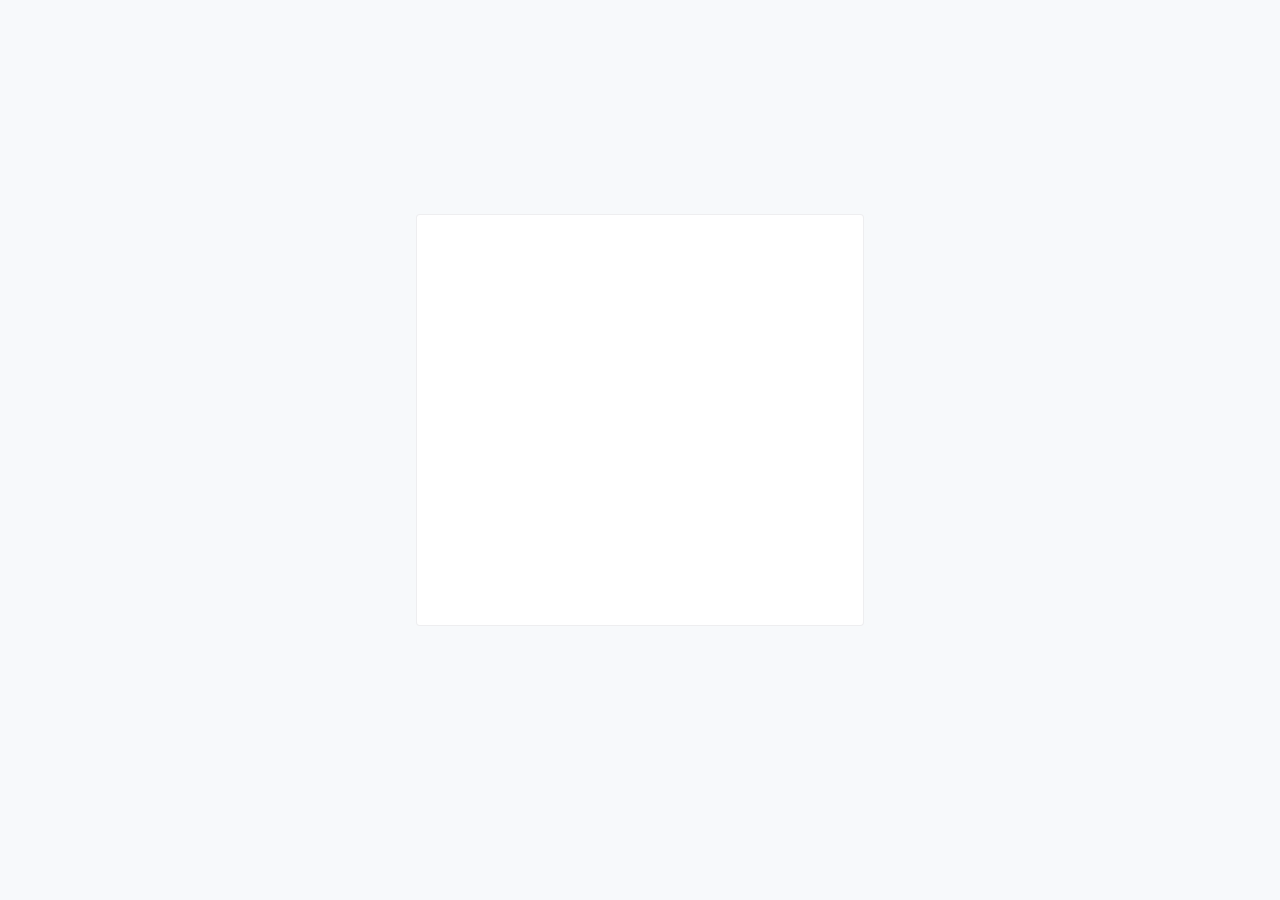
==== commit d520bbee: "feat. ajustes de funcionamiento" ====
--- a/src/main/resources/static/index.html
+++ b/src/main/resources/static/index.html
@@ -57,6 +57,7 @@
   <p class="login-footer" data-animate style="animation-delay:280ms">© 2024 LogiTrack WMS. All rights reserved.</p>
 </main>
 
-<script src="js/script.js"></script>
+<script src="../js/api.js"></script>
+<script src="../js/script.js"></script>
 </body>
 </html>
--- a/src/main/resources/static/css/styles.css
+++ b/src/main/resources/static/css/styles.css
@@ -6,1801 +6,2317 @@
 /* ----------------------------------------------------------------------
    1. Reset mínimo
    ---------------------------------------------------------------------- */
-   *,
-   *::before,
-   *::after {
-     box-sizing: border-box;
-   }
-   
-   html,
-   body {
-     height: 100%;
-     margin: 0;
-     padding: 0;
-   }
-   
-   button,
-   input {
-     font: inherit;
-     color: inherit;
-   }
-   
-   /* ----------------------------------------------------------------------
-      2. Design tokens (colores, tipografía, spacing, radios) — DESIGN.md
-      ---------------------------------------------------------------------- */
-   :root {
-     /* Color */
-     --color-background: #f7f9fb;
-     --color-surface-container-lowest: #ffffff;
-     --color-on-surface: #191c1e;
-     --color-on-surface-variant: #45464d;
-     --color-outline: #76777d;
-     --color-outline-variant: #c6c6cd;
-     --color-outline-variant-30: rgba(198, 198, 205, 0.3);
-   
-     --color-primary-container: #131b2e;
-     --color-primary-container-hover: #1c2438;
-     --color-on-primary: #ffffff;
-   
-     --color-error: #ba1a1a;
-     --color-error-20: rgba(186, 26, 26, 0.2);
-     --color-error-container: #ffdad6;
-     --color-on-error-container: #93000a;
-   
-     --color-focus: #3b82f6;
-     --color-focus-ring: rgba(59, 130, 246, 0.35);
-     --color-primary-container-ring: rgba(19, 27, 46, 0.45);
-   
-     /* Color — paleta extendida para pantallas internas (Dashboard, tablas, sidebar) */
-     --color-secondary: #505f76;
-     --color-secondary-container: #d0e1fb;
-     --color-on-secondary-container: #54647a;
-     --color-on-primary-container: #7c839b;
-     --color-on-tertiary-container: #3980f4;
-   
-     --color-surface-container: #eceef0;
-     --color-surface-container-low: #f2f4f6;
-     --color-surface-container-high: #e6e8ea;
-     --color-surface-container-highest: #e0e3e5;
-     --color-surface-variant: #e0e3e5;
-   
-     --color-inverse-surface: #2d3133;
-     --color-inverse-on-surface: #eff1f3;
-   
-     --color-error-container-bg: rgba(255, 218, 214, 0.35);
-     --color-error-30: rgba(186, 26, 26, 0.3);
-     --color-error-05: rgba(186, 26, 26, 0.05);
-   
-     --color-success: #047857;
-     --color-success-bg: #ecfdf5;
-     --color-success-text: #059669;
-   
-     /* Tipografía adicional */
-     --font-headline-lg-size: 24px;
-     --font-headline-lg-line: 32px;
-     --font-headline-lg-weight: 600;
-     --font-headline-lg-tracking: -0.01em;
-   
-     --font-headline-lg-mobile-size: 20px;
-     --font-headline-lg-mobile-line: 28px;
-   
-     --font-data-mono-size: 13px;
-     --font-data-mono-line: 18px;
-   
-     /* Layout — shell de la app */
-     --sidebar-width: 260px;
-     --navbar-height: 64px;
-     --container-max: 1440px;
-   
-     /* Tipografía */
-     --font-family-base: 'Inter', system-ui, sans-serif;
-     --font-family-mono: 'JetBrains Mono', monospace;
-   
-     --font-display-size: 36px;
-     --font-display-line: 44px;
-     --font-display-weight: 700;
-     --font-display-tracking: -0.02em;
-   
-     --font-headline-md-size: 20px;
-     --font-headline-md-line: 28px;
-     --font-headline-md-weight: 600;
-   
-     --font-body-md-size: 14px;
-     --font-body-md-line: 20px;
-     --font-body-md-weight: 400;
-   
-     --font-label-md-size: 12px;
-     --font-label-md-line: 16px;
-     --font-label-md-weight: 500;
-   
-     /* Spacing */
-     --gutter: 1.5rem;
-   
-     /* Radios */
-     --radius-sm: 0.125rem;  /* "rounded" */
-     --radius-md: 0.25rem;   /* "rounded-lg" */
-     --radius-lg: 0.5rem;    /* "rounded-xl" */
-   
-     /* Sombra (Level 2 del design system) */
-     --shadow-card: 0px 4px 12px rgba(15, 23, 42, 0.08);
-   }
-   
-   /* ----------------------------------------------------------------------
-      3. Ícono (Material Symbols) — snippet estándar de Google, no un framework
-      ---------------------------------------------------------------------- */
-   .material-symbols-outlined {
-     font-family: 'Material Symbols Outlined';
-     font-weight: normal;
-     font-style: normal;
-     font-size: 20px;
-     line-height: 1;
-     letter-spacing: normal;
-     text-transform: none;
-     display: inline-block;
-     white-space: nowrap;
-     word-wrap: normal;
-     direction: ltr;
-     font-feature-settings: 'liga';
-     -webkit-font-smoothing: antialiased;
-     transition: transform 0.25s ease;
-   }
-   
-   /* ----------------------------------------------------------------------
-      4. Layout base
-      ---------------------------------------------------------------------- */
-   .page {
-     background-color: var(--color-background);
-     color: var(--color-on-surface);
-     font-family: var(--font-family-base);
-     font-size: var(--font-body-md-size);
-     line-height: var(--font-body-md-line);
-     font-weight: var(--font-body-md-weight);
-     -webkit-font-smoothing: antialiased;
-     height: 100vh;
-     width: 100vw;
-     overflow: hidden;
-     display: flex;
-     align-items: center;
-     justify-content: center;
-   }
-   
-   .login-shell {
-     width: 100%;
-     max-width: 28rem; /* 448px */
-     padding-left: var(--gutter);
-     padding-right: var(--gutter);
-     position: relative;
-     z-index: 10;
-   }
-   
-   @media (min-width: 768px) {
-     .login-shell {
-       padding-left: 0;
-       padding-right: 0;
-     }
-   }
-   
-   /* ----------------------------------------------------------------------
-      5. Card
-      ---------------------------------------------------------------------- */
-   .login-card {
-     background-color: var(--color-surface-container-lowest);
-     border: 1px solid var(--color-outline-variant-30);
-     border-radius: var(--radius-md);
-     padding: 2.5rem 2rem; /* py-10 px-8 */
-     width: 100%;
-     position: relative;
-   
-     box-shadow: 0 0 0 rgba(15, 23, 42, 0);
-     transition: box-shadow 0.4s ease;
-   }
-   
-   .login-card.is-settled {
-     box-shadow: var(--shadow-card);
-   }
-   
-   .login-card__header {
-     text-align: center;
-     margin-bottom: 2rem;
-   }
-   
-   .login-card__logo {
-     font-family: var(--font-family-base);
-     font-size: var(--font-display-size);
-     line-height: var(--font-display-line);
-     font-weight: var(--font-display-weight);
-     letter-spacing: var(--font-display-tracking);
-     color: var(--color-primary-container);
-     margin: 0 0 0.5rem 0;
-   }
-   
-   .login-card__title {
-     font-size: var(--font-headline-md-size);
-     line-height: var(--font-headline-md-line);
-     font-weight: var(--font-headline-md-weight);
-     color: var(--color-on-surface-variant);
-     margin: 0;
-   }
-   
-   /* ----------------------------------------------------------------------
-      6. Alertas / mensajes de error
-      ---------------------------------------------------------------------- */
-   .alert {
-     display: flex;
-     align-items: center;
-     gap: 0.5rem;
-     padding: 0.75rem;
-     border-radius: var(--radius-sm);
-     margin-bottom: var(--gutter);
-     font-size: var(--font-label-md-size);
-     line-height: var(--font-label-md-line);
-     font-weight: var(--font-label-md-weight);
-     transition: opacity 0.25s ease, transform 0.25s ease;
-   }
-   
-   .alert--error {
-     background-color: var(--color-error-container);
-     color: var(--color-on-error-container);
-     border: 1px solid var(--color-error-20);
-   }
-   
-   .alert__icon {
-     font-size: 18px;
-     flex-shrink: 0;
-   }
-   
-   /* ----------------------------------------------------------------------
-      7. Formulario
-      ---------------------------------------------------------------------- */
-   .login-form {
-     display: flex;
-     flex-direction: column;
-     gap: 1.5rem; /* space-y-6 */
-   }
-   
-   .form-group {
-     display: flex;
-     flex-direction: column;
-     gap: 0.5rem; /* space-y-2 */
-   }
-   
-   .form-label {
-     font-size: var(--font-label-md-size);
-     line-height: var(--font-label-md-line);
-     font-weight: var(--font-label-md-weight);
-     color: var(--color-on-surface-variant);
-   }
-   
-   .form-input {
-     width: 100%;
-     background-color: var(--color-surface-container-lowest);
-     border: 1px solid var(--color-outline-variant);
-     border-radius: var(--radius-md);
-     padding: 0.5rem 0.75rem;
-     color: var(--color-on-surface);
-     transition: border-color 0.2s ease, box-shadow 0.2s ease;
-   }
-   
-   .form-input::placeholder {
-     color: var(--color-outline);
-   }
-   
-   .form-input:focus {
-     outline: none;
-     border-color: var(--color-focus);
-     box-shadow: 0 0 0 1px var(--color-focus);
-   }
-   
-   .form-input.has-error {
-     border-color: var(--color-error);
-   }
-   
-   .form-input.has-error:focus {
-     border-color: var(--color-error);
-     box-shadow: 0 0 0 1px var(--color-error);
-   }
-   
-   .password-field {
-     position: relative;
-   }
-   
-   .password-field .form-input {
-     padding-right: 2.5rem;
-   }
-   
-   .password-toggle {
-     position: absolute;
-     top: 0;
-     bottom: 0;
-     right: 0;
-     padding-right: 0.75rem;
-     display: flex;
-     align-items: center;
-     background: none;
-     border: none;
-     cursor: pointer;
-     color: var(--color-outline);
-     transition: color 0.2s ease;
-   }
-   
-   .password-toggle:hover {
-     color: var(--color-on-surface-variant);
-   }
-   
-   #toggleIcon.is-flipped {
-     transform: rotateY(180deg);
-   }
-   
-   .form-actions {
-     padding-top: 0.5rem;
-   }
-   
-   /* ----------------------------------------------------------------------
-      8. Botón primario
-      ---------------------------------------------------------------------- */
-   .btn {
-     width: 100%;
-     display: flex;
-     align-items: center;
-     justify-content: center;
-     gap: 0.5rem;
-     padding: 0.625rem 1rem;
-     border: none;
-     border-radius: var(--radius-md);
-     font-size: var(--font-label-md-size);
-     line-height: var(--font-label-md-line);
-     font-weight: var(--font-label-md-weight);
-     cursor: pointer;
-     transition: transform 0.15s ease, background-color 0.2s ease, opacity 0.2s ease, box-shadow 0.15s ease;
-   }
-   
-   .btn--primary {
-     background-color: var(--color-primary-container);
-     color: var(--color-on-primary);
-   }
-   
-   .btn--primary:hover:not(:disabled) {
-     background-color: var(--color-primary-container-hover);
-   }
-   
-   .btn--primary:focus-visible {
-     outline: none;
-     box-shadow: 0 0 0 1px var(--color-surface-container-lowest), 0 0 0 3px var(--color-primary-container-ring);
-   }
-   
-   .btn--primary:active:not(:disabled) {
-     transform: scale(0.98);
-   }
-   
-   .btn:disabled {
-     cursor: not-allowed;
-     opacity: 0.85;
-   }
-   
-   .btn__icon {
-     font-size: 18px;
-   }
-   
-   .btn-spinner {
-     width: 18px;
-     height: 18px;
-     border: 2px solid rgba(255, 255, 255, 0.35);
-     border-top-color: #ffffff;
-     border-radius: 9999px;
-     animation: spin 0.7s linear infinite;
-   }
-   
-   /* ----------------------------------------------------------------------
-      9. Footer
-      ---------------------------------------------------------------------- */
-   .login-footer {
-     margin-top: 2rem;
-     text-align: center;
-     font-size: var(--font-label-md-size);
-     line-height: var(--font-label-md-line);
-     font-weight: var(--font-label-md-weight);
-     color: var(--color-outline);
-   }
-   
-   /* ----------------------------------------------------------------------
-      10. Utilidad
-      ---------------------------------------------------------------------- */
-   .hidden {
-     display: none !important;
-   }
-   
-   /* ----------------------------------------------------------------------
-      11. Animaciones
-      ---------------------------------------------------------------------- */
-   [data-animate] {
-     opacity: 0;
-     transform: translateY(12px);
-   }
-   
-   [data-animate].is-visible {
-     animation: fadeInUp 0.55s cubic-bezier(0.16, 1, 0.3, 1) forwards;
-   }
-   
-   @keyframes fadeInUp {
-     from {
-       opacity: 0;
-       transform: translateY(12px);
-     }
-     to {
-       opacity: 1;
-       transform: translateY(0);
-     }
-   }
-   
-   @keyframes shake {
-     10%, 90% { transform: translateX(-1px); }
-     20%, 80% { transform: translateX(2px); }
-     30%, 50%, 70% { transform: translateX(-4px); }
-     40%, 60% { transform: translateX(4px); }
-   }
-   
-   .shake-on-error {
-     animation: shake 0.5s cubic-bezier(0.36, 0.07, 0.19, 0.97) both;
-   }
-   
-   @keyframes spin {
-     to { transform: rotate(360deg); }
-   }
-   
-   /* ----------------------------------------------------------------------
-      12. Accesibilidad: respeta prefers-reduced-motion
-      ---------------------------------------------------------------------- */
-   @media (prefers-reduced-motion: reduce) {
-     [data-animate],
-     .shake-on-error,
-     #toggleIcon,
-     .btn,
-     .btn-spinner,
-     .alert {
-       animation: none !important;
-       transition: none !important;
-       transform: none !important;
-       opacity: 1 !important;
-     }
-   }
-   
-   /* ============================================================================
-      13. Dashboard — layout de aplicación (sidebar + navbar + contenido)
-      ============================================================================ */
-   
-   .material-symbols-outlined {
-     font-variation-settings: 'FILL' 0, 'wght' 400, 'GRAD' 0, 'opsz' 24;
-   }
-   
-   .material-symbols-outlined.is-filled {
-     font-variation-settings: 'FILL' 1;
-   }
-   
-   .material-symbols-outlined.icon-sm { font-size: 16px; }
-   .material-symbols-outlined.icon-md { font-size: 20px; }
-   .material-symbols-outlined.icon-lg { font-size: 24px; }
-   
-   /* Scrollbar (Webkit) */
-   ::-webkit-scrollbar { width: 8px; height: 8px; }
-   ::-webkit-scrollbar-track { background: var(--color-surface-container-low); }
-   ::-webkit-scrollbar-thumb { background: var(--color-outline-variant); border-radius: 4px; }
-   ::-webkit-scrollbar-thumb:hover { background: var(--color-outline); }
-   
-   .app-shell {
-     display: flex;
-     height: 100vh;
-     width: 100%;
-     background-color: var(--color-background);
-     color: var(--color-on-surface);
-     font-family: var(--font-family-base);
-     font-size: var(--font-body-md-size);
-     line-height: var(--font-body-md-line);
-     -webkit-font-smoothing: antialiased;
-     overflow: hidden;
-   }
-   
-   /* ------------------------------- Sidebar -------------------------------- */
-   .sidebar {
-     display: none;
-     flex-direction: column;
-     position: fixed;
-     left: 0;
-     top: 0;
-     width: var(--sidebar-width);
-     height: 100%;
-     background-color: var(--color-primary-container);
-     color: var(--color-on-primary);
-     font-size: var(--font-label-md-size);
-     line-height: var(--font-label-md-line);
-     font-weight: var(--font-label-md-weight);
-     z-index: 40;
-     transform: translateX(-100%);
-     transition: transform 0.3s ease;
-   }
-   
-   @media (min-width: 768px) {
-     .sidebar {
-       display: flex;
-       transform: none;
-     }
-   }
-   
-   .sidebar.is-open {
-     display: flex;
-     transform: translateX(0);
-     box-shadow: 0 0 24px rgba(0, 0, 0, 0.35);
-   }
-   
-   .sidebar__header {
-     padding: var(--gutter);
-     display: flex;
-     align-items: center;
-     gap: 1rem;
-   }
-   
-   .sidebar__logo {
-     width: 40px;
-     height: 40px;
-     border-radius: var(--radius-md);
-     background-color: var(--color-surface-container-lowest);
-     border: 1px solid var(--color-outline-variant);
-     display: flex;
-     align-items: center;
-     justify-content: center;
-     flex-shrink: 0;
-     color: var(--color-primary-container);
-   }
-   
-   .sidebar__title {
-     font-size: var(--font-headline-lg-size);
-     line-height: 1;
-     font-weight: var(--font-headline-lg-weight);
-     color: var(--color-on-primary);
-     margin: 0;
-   }
-   
-   .sidebar__subtitle {
-     color: var(--color-on-primary-container);
-     opacity: 0.8;
-     font-size: 10px;
-     text-transform: uppercase;
-     letter-spacing: 0.05em;
-     display: block;
-     margin-top: 0.25rem;
-   }
-   
-   .sidebar__nav {
-     flex: 1;
-     padding: 0.5rem 1rem;
-     display: flex;
-     flex-direction: column;
-     gap: 0.25rem;
-     overflow-y: auto;
-   }
-   
-   .sidebar__link {
-     display: flex;
-     align-items: center;
-     gap: 0.75rem;
-     padding: 0.625rem 0.75rem;
-     border-radius: var(--radius-md);
-     color: var(--color-on-primary-container);
-     opacity: 0.7;
-     text-decoration: none;
-     border-left: 4px solid transparent;
-     transition: background-color 0.2s ease, opacity 0.2s ease;
-   }
-   
-   .sidebar__link:hover {
-     background-color: rgba(0, 0, 0, 0.2);
-     opacity: 1;
-   }
-   
-   .sidebar__link.is-active {
-     background-color: var(--color-secondary-container);
-     color: var(--color-on-secondary-container);
-     border-left-color: var(--color-on-tertiary-container);
-     font-weight: 700;
-     opacity: 1;
-   }
-   
-   .sidebar__footer {
-     padding: 1rem;
-     display: flex;
-     flex-direction: column;
-     gap: 0.25rem;
-     border-top: 1px solid rgba(80, 95, 118, 0.2);
-   }
-   
-   .sidebar__footer .sidebar__link {
-     padding: 0.5rem 0.75rem;
-     border-left: none;
-   }
-   
-   /* ------------------------------ Main wrapper ----------------------------- */
-   .main-wrapper {
-     flex: 1;
-     display: flex;
-     flex-direction: column;
-     width: 100%;
-     min-height: 100vh;
-   }
-   
-   @media (min-width: 768px) {
-     .main-wrapper {
-       margin-left: var(--sidebar-width);
-       width: calc(100% - var(--sidebar-width));
-     }
-   }
-   
-   /* -------------------------------- Topbar --------------------------------- */
-   .topbar {
-     background-color: var(--color-surface-container-lowest);
-     color: var(--color-on-surface);
-     height: var(--navbar-height);
-     z-index: 50;
-     display: flex;
-     align-items: center;
-     justify-content: space-between;
-     padding: 0 var(--gutter);
-     position: sticky;
-     top: 0;
-     border-bottom: 1px solid var(--color-outline-variant);
-   }
-   
-   .topbar__left {
-     display: flex;
-     align-items: center;
-     gap: 1rem;
-     flex: 1;
-   }
-   
-   .topbar__menu-btn {
-     display: flex;
-     background: none;
-     border: none;
-     color: var(--color-secondary);
-     padding: 0.5rem;
-     margin-left: -0.5rem;
-     border-radius: var(--radius-md);
-     cursor: pointer;
-     transition: color 0.2s ease, background-color 0.2s ease;
-   }
-   
-   .topbar__menu-btn:hover {
-     color: var(--color-primary-container);
-     background-color: var(--color-surface-container-high);
-   }
-   
-   @media (min-width: 768px) {
-     .topbar__menu-btn { display: none; }
-   }
-   
-   .breadcrumb {
-     display: none;
-     align-items: center;
-     font-size: 0.875rem;
-   }
-   
-   @media (min-width: 768px) {
-     .breadcrumb { display: flex; }
-   }
-   
-   .breadcrumb__root {
-     color: var(--color-secondary);
-     cursor: pointer;
-   }
-   
-   .breadcrumb__root:hover {
-     color: var(--color-on-surface);
-   }
-   
-   .breadcrumb__sep {
-     color: var(--color-secondary);
-     margin: 0 0.5rem;
-     font-size: 0.875rem;
-   }
-   
-   .breadcrumb__current {
-     font-weight: 500;
-     color: var(--color-on-surface);
-   }
-   
-   .topbar__right {
-     display: flex;
-     align-items: center;
-     gap: 0.5rem;
-   }
-   
-   .icon-btn {
-     position: relative;
-     display: flex;
-     background: none;
-     border: none;
-     color: var(--color-secondary);
-     padding: 0.5rem;
-     border-radius: var(--radius-md);
-     cursor: pointer;
-     transition: color 0.2s ease, background-color 0.2s ease;
-   }
-   
-   .icon-btn:hover {
-     color: var(--color-primary-container);
-     background-color: var(--color-surface-container-highest);
-   }
-   
-   .icon-btn__dot {
-     position: absolute;
-     top: 6px;
-     right: 6px;
-     width: 8px;
-     height: 8px;
-     background-color: var(--color-error);
-     border-radius: 9999px;
-     border: 1px solid var(--color-surface-container-lowest);
-   }
-   
-   .topbar__divider {
-     width: 1px;
-     height: 1.5rem;
-     background-color: var(--color-outline-variant);
-     margin: 0 0.5rem;
-     display: none;
-   }
-   
-   @media (min-width: 640px) {
-     .topbar__divider { display: block; }
-   }
-   
-   .logout-btn {
-     display: none;
-     align-items: center;
-     gap: 0.5rem;
-     background: none;
-     border: none;
-     font-size: 0.875rem;
-     font-weight: 500;
-     color: var(--color-secondary);
-     padding: 0.375rem 0.5rem;
-     border-radius: var(--radius-md);
-     cursor: pointer;
-     transition: color 0.2s ease, background-color 0.2s ease;
-   }
-   
-   @media (min-width: 640px) {
-     .logout-btn { display: flex; }
-   }
-   
-   .logout-btn:hover {
-     color: var(--color-primary-container);
-     background-color: var(--color-surface-container-high);
-   }
-   
-   .avatar {
-     width: 32px;
-     height: 32px;
-     border-radius: 9999px;
-     background-color: var(--color-secondary-container);
-     color: var(--color-on-secondary-container);
-     border: 1px solid var(--color-outline-variant);
-     margin-left: 0.5rem;
-     cursor: pointer;
-     display: flex;
-     align-items: center;
-     justify-content: center;
-     font-size: 0.75rem;
-     font-weight: 600;
-     transition: opacity 0.2s ease;
-     flex-shrink: 0;
-   }
-   
-   .avatar:hover {
-     opacity: 0.8;
-   }
-   
-   /* -------------------------------- Content -------------------------------- */
-   .content {
-     flex: 1;
-     overflow-y: auto;
-     padding: 1rem;
-     background-color: var(--color-background);
-     position: relative;
-   }
-   
-   @media (min-width: 768px) {
-     .content { padding: var(--gutter); }
-   }
-   
-   .content__inner {
-     max-width: var(--container-max);
-     margin: 0 auto;
-     display: flex;
-     flex-direction: column;
-     gap: 1.5rem;
-   }
-   
-   .content__header {
-     display: flex;
-     flex-direction: column;
-     gap: 1rem;
-   }
-   
-   @media (min-width: 640px) {
-     .content__header {
-       flex-direction: row;
-       align-items: center;
-       justify-content: space-between;
-     }
-   }
-   
-   .content__title {
-     font-size: var(--font-headline-lg-mobile-size);
-     line-height: var(--font-headline-lg-mobile-line);
-     font-weight: 600;
-     color: var(--color-on-surface);
-     margin: 0;
-   }
-   
-   @media (min-width: 768px) {
-     .content__title {
-       font-size: var(--font-headline-lg-size);
-       line-height: var(--font-headline-lg-line);
-       letter-spacing: var(--font-headline-lg-tracking);
-     }
-   }
-   
-   .content__subtitle {
-     color: var(--color-secondary);
-     margin: 0.25rem 0 0 0;
-   }
-   
-   .content__controls {
-     display: flex;
-     align-items: center;
-     gap: 0.75rem;
-   }
-   
-   .date-picker {
-     display: flex;
-     align-items: center;
-     background-color: var(--color-surface-container-lowest);
-     border: 1px solid var(--color-outline-variant);
-     border-radius: var(--radius-md);
-     padding: 0.375rem 0.75rem;
-     font-size: 0.875rem;
-     cursor: pointer;
-     transition: border-color 0.2s ease;
-   }
-   
-   .date-picker:hover {
-     border-color: var(--color-secondary);
-   }
-   
-   .date-picker .material-symbols-outlined {
-     color: var(--color-secondary);
-     font-size: 16px;
-   }
-   
-   .date-picker__label {
-     margin: 0 0.5rem;
-     color: var(--color-on-surface);
-   }
-   
-   .btn-refresh {
-     display: flex;
-     align-items: center;
-     justify-content: center;
-     gap: 0.5rem;
-     background-color: var(--color-primary-container);
-     color: var(--color-on-primary);
-     border: none;
-     padding: 0.375rem 1rem;
-     border-radius: var(--radius-md);
-     font-size: 0.875rem;
-     font-weight: 500;
-     cursor: pointer;
-     transition: background-color 0.2s ease, transform 0.15s ease;
-   }
-   
-   .btn-refresh:hover {
-     background-color: var(--color-primary-container-hover);
-   }
-   
-   .btn-refresh:active {
-     transform: scale(0.96);
-   }
-   
-   .btn-refresh .material-symbols-outlined {
-     font-size: 16px;
-     transition: transform 0.5s ease;
-   }
-   
-   .btn-refresh.is-loading .material-symbols-outlined {
-     animation: spin 0.7s linear infinite;
-   }
-   
-   /* --------------------------------- KPI grid -------------------------------- */
-   .kpi-grid {
-     display: grid;
-     grid-template-columns: 1fr;
-     gap: 1rem;
-   }
-   
-   @media (min-width: 640px) {
-     .kpi-grid { grid-template-columns: repeat(2, 1fr); }
-   }
-   
-   @media (min-width: 1024px) {
-     .kpi-grid { grid-template-columns: repeat(4, 1fr); }
-   }
-   
-   .kpi-card {
-     background-color: var(--color-surface-container-lowest);
-     border: 1px solid var(--color-outline-variant);
-     border-radius: var(--radius-lg);
-     padding: 1.25rem;
-     box-shadow: 0 1px 2px rgba(15, 23, 42, 0.05);
-     display: flex;
-     flex-direction: column;
-     justify-content: space-between;
-     transition: border-color 0.2s ease;
-   }
-   
-   .kpi-card:hover {
-     border-color: var(--color-secondary);
-   }
-   
-   .kpi-card--danger {
-     background-color: var(--color-error-container-bg);
-     border-color: var(--color-error-30);
-     position: relative;
-     overflow: hidden;
-     cursor: pointer;
-   }
-   
-   .kpi-card--danger:hover {
-     background-color: rgba(255, 218, 214, 0.5);
-   }
-   
-   .kpi-card--danger::before {
-     content: '';
-     position: absolute;
-     top: -1rem;
-     right: -1rem;
-     width: 4rem;
-     height: 4rem;
-     background-color: var(--color-error-05);
-     border-radius: 9999px;
-   }
-   
-   .kpi-card__top {
-     display: flex;
-     justify-content: space-between;
-     align-items: flex-start;
-     margin-bottom: 1rem;
-     position: relative;
-     z-index: 1;
-   }
-   
-   .kpi-card__icon {
-     width: 40px;
-     height: 40px;
-     border-radius: var(--radius-md);
-     background-color: var(--color-surface-container);
-     color: var(--color-primary-container);
-     display: flex;
-     align-items: center;
-     justify-content: center;
-     flex-shrink: 0;
-   }
-   
-   .kpi-card__icon--secondary {
-     background-color: var(--color-secondary-container);
-     color: var(--color-on-secondary-container);
-   }
-   
-   .kpi-card__icon--danger {
-     background-color: var(--color-error-container);
-     color: var(--color-error);
-   }
-   
-   .kpi-card__badge {
-     font-size: 0.75rem;
-     font-weight: 500;
-     color: var(--color-secondary);
-     background-color: var(--color-surface-container-low);
-     padding: 0.25rem 0.5rem;
-     border-radius: var(--radius-sm);
-     white-space: nowrap;
-   }
-   
-   .kpi-card__badge--success {
-     display: flex;
-     align-items: center;
-     color: var(--color-success);
-     background-color: var(--color-success-bg);
-   }
-   
-   .kpi-card__badge--success .material-symbols-outlined {
-     font-size: 14px;
-     margin-right: 0.25rem;
-   }
-   
-   .kpi-card__badge--danger {
-     font-weight: 700;
-     color: var(--color-error);
-     background-color: var(--color-error-container);
-   }
-   
-   @media (prefers-reduced-motion: no-preference) {
-     .kpi-card__badge--danger {
-       animation: pulse 2s ease-in-out infinite;
-     }
-   }
-   
-   @keyframes pulse {
-     0%, 100% { opacity: 1; }
-     50% { opacity: 0.6; }
-   }
-   
-   .kpi-card__label {
-     font-size: 0.875rem;
-     font-weight: 500;
-     color: var(--color-secondary);
-     margin: 0;
-     position: relative;
-     z-index: 1;
-   }
-   
-   .kpi-card--danger .kpi-card__label {
-     color: var(--color-error);
-   }
-   
-   .kpi-card__value-row {
-     display: flex;
-     align-items: baseline;
-     gap: 0.5rem;
-     margin-top: 0.25rem;
-     position: relative;
-     z-index: 1;
-   }
-   
-   .kpi-card__value {
-     font-size: var(--font-display-size);
-     line-height: var(--font-display-line);
-     font-weight: var(--font-display-weight);
-     letter-spacing: var(--font-display-tracking);
-     color: var(--color-on-surface);
-   }
-   
-   .kpi-card--danger .kpi-card__value {
-     color: var(--color-error);
-   }
-   
-   .kpi-card__unit {
-     font-family: var(--font-family-mono);
-     font-size: var(--font-data-mono-size);
-     color: var(--color-secondary);
-   }
-   
-   .kpi-card--danger .kpi-card__unit {
-     color: rgba(186, 26, 26, 0.8);
-     font-family: var(--font-family-base);
-     font-size: 0.875rem;
-   }
-   
-   /* ------------------------------- Data grid -------------------------------- */
-   .data-grid {
-     display: grid;
-     grid-template-columns: 1fr;
-     gap: 1.5rem;
-   }
-   
-   @media (min-width: 1024px) {
-     .data-grid { grid-template-columns: repeat(3, 1fr); }
-     .data-grid__chart { grid-column: span 2; }
-     .data-grid__table { grid-column: span 1; }
-   }
-   
-   .panel {
-     background-color: var(--color-surface-container-lowest);
-     border: 1px solid var(--color-outline-variant);
-     border-radius: var(--radius-lg);
-     box-shadow: 0 1px 2px rgba(15, 23, 42, 0.05);
-     display: flex;
-     flex-direction: column;
-     height: 400px;
-     overflow: hidden;
-   }
-   
-   .panel__header {
-     padding: 1rem;
-     border-bottom: 1px solid var(--color-outline-variant);
-     display: flex;
-     justify-content: space-between;
-     align-items: center;
-     flex-shrink: 0;
-   }
-   
-   .panel__title {
-     font-size: var(--font-headline-md-size);
-     line-height: var(--font-headline-md-line);
-     font-weight: var(--font-headline-md-weight);
-     color: var(--color-on-surface);
-     margin: 0;
-   }
-   
-   .panel__action {
-     background: none;
-     border: none;
-     color: var(--color-secondary);
-     cursor: pointer;
-     padding: 0.25rem;
-     border-radius: var(--radius-sm);
-     transition: color 0.2s ease;
-   }
-   
-   .panel__action:hover {
-     color: var(--color-primary-container);
-   }
-   
-   .panel__link {
-     font-size: 0.75rem;
-     font-weight: 500;
-     color: var(--color-on-tertiary-container);
-     text-decoration: none;
-   }
-   
-   .panel__link:hover {
-     text-decoration: underline;
-   }
-   
-   /* --------------------------------- Bar chart ------------------------------- */
-   .bar-chart {
-     flex: 1;
-     padding: 1.5rem;
-     display: flex;
-     flex-direction: column;
-     justify-content: flex-end;
-     position: relative;
-   }
-   
-   .bar-chart__grid {
-     position: absolute;
-     left: 1.5rem;
-     right: 1.5rem;
-     top: 1.5rem;
-     bottom: 3rem;
-     display: flex;
-     flex-direction: column;
-     justify-content: space-between;
-     z-index: 0;
-   }
-   
-   .bar-chart__gridline {
-     border-top: 1px dashed var(--color-outline-variant);
-     width: 100%;
-     position: relative;
-   }
-   
-   .bar-chart__gridline:last-child {
-     border-top-style: solid;
-   }
-   
-   .bar-chart__gridline-label {
-     position: absolute;
-     left: -1.75rem;
-     top: -0.6rem;
-     font-family: var(--font-family-mono);
-     font-size: 10px;
-     color: var(--color-secondary);
-     width: 1.5rem;
-     text-align: right;
-   }
-   
-   .bar-chart__bars {
-     display: flex;
-     justify-content: space-around;
-     align-items: flex-end;
-     height: calc(100% - 2rem);
-     z-index: 1;
-     padding: 0 1rem;
-   }
-   
-   .chart-bar {
-     display: flex;
-     flex-direction: column;
-     align-items: center;
-     width: 48px;
-     cursor: pointer;
-   }
-   
-   .chart-bar__fill {
-     width: 100%;
-     background-color: var(--color-primary-container);
-     border-radius: 2px 2px 0 0;
-     position: relative;
-     transition: height 0.6s cubic-bezier(0.16, 1, 0.3, 1), background-color 0.2s ease, opacity 0.2s ease;
-   }
-   
-   .chart-bar__fill--accent {
-     background-color: #adc6ff; /* tertiary-fixed-dim */
-   }
-   
-   .chart-bar:hover .chart-bar__fill {
-     opacity: 0.8;
-   }
-   
-   .chart-bar__tooltip {
-     position: absolute;
-     top: -2rem;
-     left: 50%;
-     transform: translateX(-50%);
-     background-color: var(--color-inverse-surface);
-     color: var(--color-inverse-on-surface);
-     font-family: var(--font-family-mono);
-     font-size: 12px;
-     padding: 0.25rem 0.5rem;
-     border-radius: var(--radius-sm);
-     white-space: nowrap;
-     opacity: 0;
-     pointer-events: none;
-     transition: opacity 0.2s ease;
-   }
-   
-   .chart-bar:hover .chart-bar__tooltip {
-     opacity: 1;
-   }
-   
-   .chart-bar__label {
-     font-size: 11px;
-     font-weight: 500;
-     color: var(--color-secondary);
-     margin-top: 0.75rem;
-     text-align: center;
-   }
-   
-   /* ---------------------------------- Table ---------------------------------- */
-   .data-table-wrapper {
-     overflow-y: auto;
-     flex: 1;
-   }
-   
-   .data-table {
-     width: 100%;
-     border-collapse: collapse;
-     text-align: left;
-     font-size: 0.875rem;
-   }
-   
-   .data-table thead {
-     background-color: var(--color-surface-container-low);
-     color: var(--color-secondary);
-     font-size: 0.75rem;
-     text-transform: uppercase;
-     position: sticky;
-     top: 0;
-     z-index: 1;
-   }
-   
-   .data-table th {
-     padding: 0.75rem 1rem;
-     font-weight: 500;
-   }
-   
-   .data-table th.is-right { text-align: right; }
-   
-   .data-table td {
-     padding: 0.75rem 1rem;
-     border-top: 1px solid var(--color-outline-variant-30);
-   }
-   
-   .data-table tbody tr {
-     transition: background-color 0.2s ease;
-   }
-   
-   .data-table tbody tr:hover {
-     background-color: var(--color-surface-container-low);
-   }
-   
-   .data-table td.is-right { text-align: right; }
-   
-   .product-cell {
-     display: flex;
-     align-items: center;
-     gap: 0.75rem;
-   }
-   
-   .product-cell__icon {
-     width: 32px;
-     height: 32px;
-     border-radius: var(--radius-sm);
-     background-color: var(--color-surface-container-highest);
-     color: var(--color-secondary);
-     display: flex;
-     align-items: center;
-     justify-content: center;
-     flex-shrink: 0;
-   }
-   
-   .product-cell__icon .material-symbols-outlined { font-size: 14px; }
-   
-   .product-cell__name {
-     font-weight: 500;
-     color: var(--color-on-surface);
-     max-width: 120px;
-     overflow: hidden;
-     text-overflow: ellipsis;
-     white-space: nowrap;
-   }
-   
-   .product-cell__sku {
-     font-family: var(--font-family-mono);
-     font-size: 10px;
-     color: var(--color-secondary);
-   }
-   
-   .metric-cell__value {
-     font-family: var(--font-family-mono);
-     color: var(--color-on-surface);
-   }
-   
-   .metric-cell__trend {
-     font-size: 10px;
-     display: flex;
-     align-items: center;
-     justify-content: flex-end;
-     gap: 0.15rem;
-     margin-top: 0.15rem;
-   }
-   
-   .metric-cell__trend .material-symbols-outlined { font-size: 10px; }
-   
-   .metric-cell__trend--up { color: var(--color-success-text); }
-   .metric-cell__trend--down { color: var(--color-error); }
-   .metric-cell__trend--flat { color: var(--color-secondary); }
-   
-   /* ----------------------------- Mobile bottom nav ---------------------------- */
-   .mobile-nav {
-     display: flex;
-     position: fixed;
-     bottom: 0;
-     left: 0;
-     width: 100%;
-     height: 64px;
-     background-color: var(--color-surface-container-lowest);
-     border-top: 1px solid var(--color-outline-variant);
-     justify-content: space-around;
-     align-items: center;
-     z-index: 50;
-   }
-   
-   @media (min-width: 768px) {
-     .mobile-nav { display: none; }
-   }
-   
-   .mobile-nav__link {
-     display: flex;
-     flex-direction: column;
-     align-items: center;
-     justify-content: center;
-     width: 100%;
-     height: 100%;
-     color: var(--color-secondary);
-     text-decoration: none;
-     transition: color 0.2s ease;
-   }
-   
-   .mobile-nav__link:hover {
-     color: var(--color-on-surface);
-   }
-   
-   .mobile-nav__link.is-active {
-     color: var(--color-on-tertiary-container);
-   }
-   
-   .mobile-nav__label {
-     font-size: 10px;
-     font-weight: 500;
-     margin-top: 0.25rem;
-   }
-   
-   /* -------------------------------- Mobile overlay ---------------------------- */
-   .mobile-overlay {
-     position: fixed;
-     inset: 0;
-     background-color: rgba(0, 0, 0, 0.5);
-     z-index: 30;
-     opacity: 0;
-     pointer-events: none;
-     transition: opacity 0.3s ease;
-   }
-   
-   .mobile-overlay.is-visible {
-     opacity: 1;
-     pointer-events: auto;
-   }
-   
-   @media (min-width: 768px) {
-     .mobile-overlay { display: none; }
-   }
-   
-   /* ============================================================================
-      14. Bodegas — toolbar, tabla de datos, badges, paginación, modales
-      ============================================================================ */
-   
-   /* ------------------------------ Barra de búsqueda -------------------------- */
-   .search-field {
-     display: none;
-     align-items: center;
-     flex: 1;
-     max-width: 28rem;
-     position: relative;
-   }
-   
-   @media (min-width: 768px) {
-     .search-field { display: flex; }
-   }
-   
-   .search-field .material-symbols-outlined {
-     position: absolute;
-     left: 0.75rem;
-     color: var(--color-on-surface-variant);
-     opacity: 0.7;
-     font-size: 20px;
-     pointer-events: none;
-   }
-   
-   .search-field input {
-     width: 100%;
-     padding: 0.5rem 1rem 0.5rem 2.5rem;
-     background-color: var(--color-surface);
-     border: 1px solid var(--color-outline-variant);
-     border-radius: var(--radius-md);
-     font-size: 0.875rem;
-     color: var(--color-on-surface);
-     transition: border-color 0.2s ease, box-shadow 0.2s ease;
-   }
-   
-   .search-field input::placeholder {
-     color: var(--color-outline);
-   }
-   
-   .search-field input:focus {
-     outline: none;
-     border-color: var(--color-on-tertiary-container);
-     box-shadow: 0 0 0 1px var(--color-on-tertiary-container);
-   }
-   
-   /* --------------------------------- Page toolbar ----------------------------- */
-   .page-toolbar {
-     display: flex;
-     flex-direction: column;
-     gap: 1rem;
-   }
-   
-   @media (min-width: 640px) {
-     .page-toolbar {
-       flex-direction: row;
-       align-items: center;
-       justify-content: space-between;
-     }
-   }
-   
-   .page-toolbar__actions {
-     display: flex;
-     align-items: center;
-     gap: 0.75rem;
-   }
-   
-   /* --------------------------------- Botones toolbar -------------------------- */
-   .toolbar-btn {
-     display: inline-flex;
-     align-items: center;
-     gap: 0.5rem;
-     padding: 0.5rem 1rem;
-     border-radius: var(--radius-md);
-     font-size: var(--font-label-md-size);
-     font-weight: 500;
-     cursor: pointer;
-     border: 1px solid transparent;
-     transition: background-color 0.2s ease, border-color 0.2s ease, transform 0.15s ease, opacity 0.2s ease;
-     white-space: nowrap;
-   }
-   
-   .toolbar-btn:active {
-     transform: scale(0.97);
-   }
-   
-   .toolbar-btn--outline {
-     background-color: var(--color-surface-container-lowest);
-     border-color: var(--color-outline-variant);
-     color: var(--color-on-surface);
-   }
-   
-   .toolbar-btn--outline:hover {
-     background-color: var(--color-surface-container-high);
-   }
-   
-   .toolbar-btn--primary {
-     background-color: var(--color-primary-container);
-     color: var(--color-on-primary);
-   }
-   
-   .toolbar-btn--primary:hover {
-     background-color: var(--color-primary-container-hover);
-   }
-   
-   .toolbar-btn--danger {
-     background-color: var(--color-error);
-     color: var(--color-on-error);
-   }
-   
-   .toolbar-btn--danger:hover {
-     background-color: #a01616;
-   }
-   
-   /* ---------------------------------- Table card ------------------------------ */
-   .table-card {
-     background-color: var(--color-surface-container-lowest);
-     border: 1px solid var(--color-outline-variant);
-     border-radius: var(--radius-lg);
-     box-shadow: 0 1px 2px rgba(15, 23, 42, 0.05);
-     overflow: hidden;
-     display: flex;
-     flex-direction: column;
-   }
-   
-   .table-card__scroll {
-     overflow-x: auto;
-     width: 100%;
-   }
-   
-   .table-card__scroll .data-table {
-     min-width: 800px;
-   }
-   
-   .data-table tbody tr {
-     transition: background-color 0.2s ease, opacity 0.3s ease, transform 0.3s ease;
-   }
-   
-   .data-table tbody tr.is-hidden {
-     display: none;
-   }
-   
-   @keyframes rowFadeOut {
-     to {
-       opacity: 0;
-       transform: scale(0.98);
-     }
-   }
-   
-   .data-table tbody tr.is-removing {
-     animation: rowFadeOut 0.3s ease forwards;
-   }
-   
-   /* ------------------------------- Status badges ------------------------------ */
-   .status-badge {
-     display: inline-flex;
-     align-items: center;
-     padding: 0.125rem 0.5rem;
-     border-radius: 9999px;
-     font-size: 11px;
-     font-weight: 500;
-     white-space: nowrap;
-   }
-   
-   .status-badge--success {
-     background-color: var(--color-success-bg);
-     color: var(--color-success);
-   }
-   
-   .status-badge--warning {
-     background-color: #fef3c7;
-     color: #92400e;
-   }
-   
-   .status-badge--danger {
-     background-color: #fee2e2;
-     color: #991b1b;
-   }
-   
-   /* -------------------------------- Row actions -------------------------------- */
-   .row-actions {
-     display: flex;
-     align-items: center;
-     justify-content: flex-end;
-     gap: 0.125rem;
-     opacity: 0;
-     transition: opacity 0.2s ease;
-   }
-   
-   .data-table tbody tr:hover .row-actions,
-   .data-table tbody tr:focus-within .row-actions {
-     opacity: 1;
-   }
-   
-   .row-action-btn {
-     padding: 0.375rem;
-     border-radius: var(--radius-sm);
-     background: none;
-     border: none;
-     cursor: pointer;
-     color: var(--color-secondary);
-     display: flex;
-     transition: color 0.2s ease, background-color 0.2s ease;
-   }
-   
-   .row-action-btn .material-symbols-outlined {
-     font-size: 18px;
-   }
-   
-   .row-action-btn:hover {
-     background-color: var(--color-surface-container-high);
-     color: var(--color-on-tertiary-container);
-   }
-   
-   .row-action-btn--danger:hover {
-     background-color: var(--color-error-container);
-     color: var(--color-error);
-   }
-   
-   /* ---------------------------------- Pagination ------------------------------- */
-   .pagination {
-     display: flex;
-     align-items: center;
-     justify-content: space-between;
-     flex-wrap: wrap;
-     gap: 0.5rem;
-     padding: 0.75rem 1rem;
-     border-top: 1px solid var(--color-outline-variant);
-   }
-   
-   .pagination__info {
-     font-size: 0.875rem;
-     color: var(--color-on-surface-variant);
-   }
-   
-   .pagination__controls {
-     display: flex;
-     align-items: center;
-     gap: 0.25rem;
-   }
-   
-   .pagination__btn {
-     width: 32px;
-     height: 32px;
-     display: flex;
-     align-items: center;
-     justify-content: center;
-     border-radius: var(--radius-sm);
-     border: none;
-     background: none;
-     color: var(--color-on-surface-variant);
-     font-size: 0.75rem;
-     font-weight: 500;
-     cursor: pointer;
-     transition: background-color 0.2s ease, color 0.2s ease;
-   }
-   
-   .pagination__btn:hover:not(:disabled) {
-     background-color: var(--color-surface-container-high);
-   }
-   
-   .pagination__btn.is-active {
-     background-color: var(--color-surface-container-high);
-     color: var(--color-on-surface);
-   }
-   
-   .pagination__btn:disabled {
-     opacity: 0.4;
-     cursor: not-allowed;
-   }
-   
-   .pagination__ellipsis {
-     padding: 0 0.25rem;
-     color: var(--color-on-surface-variant);
-   }
-   
-   /* ------------------------------------ Modal ----------------------------------- */
-   .modal-backdrop {
-     position: fixed;
-     inset: 0;
-     z-index: 60;
-     display: none;
-     align-items: center;
-     justify-content: center;
-     padding: 1rem;
-     background-color: rgba(25, 28, 30, 0.45);
-     backdrop-filter: blur(2px);
-   }
-   
-   .modal-backdrop.is-open {
-     display: flex;
-   }
-   
-   .modal {
-     background-color: var(--color-surface-container-lowest);
-     border: 1px solid var(--color-outline-variant);
-     border-radius: var(--radius-md);
-     box-shadow: 0 20px 40px rgba(15, 23, 42, 0.2);
-     width: 100%;
-     max-width: 28rem;
-     max-height: 90vh;
-     display: flex;
-     flex-direction: column;
-     overflow: hidden;
-     transform: translateY(12px) scale(0.98);
-     opacity: 0;
-     transition: transform 0.25s cubic-bezier(0.16, 1, 0.3, 1), opacity 0.25s ease;
-   }
-   
-   .modal-backdrop.is-open .modal {
-     transform: translateY(0) scale(1);
-     opacity: 1;
-   }
-   
-   .modal__header {
-     display: flex;
-     align-items: center;
-     justify-content: space-between;
-     padding: 1rem 1.5rem;
-     border-bottom: 1px solid var(--color-surface-container-high);
-     flex-shrink: 0;
-   }
-   
-   .modal__title {
-     font-size: var(--font-headline-md-size);
-     line-height: var(--font-headline-md-line);
-     font-weight: var(--font-headline-md-weight);
-     color: var(--color-on-surface);
-     margin: 0;
-   }
-   
-   .modal__close {
-     background: none;
-     border: none;
-     color: var(--color-on-surface-variant);
-     cursor: pointer;
-     padding: 0.25rem;
-     border-radius: var(--radius-sm);
-     display: flex;
-     transition: color 0.2s ease, background-color 0.2s ease;
-   }
-   
-   .modal__close:hover {
-     color: var(--color-on-surface);
-     background-color: var(--color-surface-container-high);
-   }
-   
-   .modal__body {
-     padding: 1.5rem;
-     overflow-y: auto;
-     display: flex;
-     flex-direction: column;
-     gap: 1rem;
-   }
-   
-   .modal__message {
-     margin: 0;
-     color: var(--color-on-surface-variant);
-     line-height: 1.5;
-   }
-   
-   .modal__message strong {
-     color: var(--color-on-surface);
-   }
-   
-   .modal__footer {
-     display: flex;
-     align-items: center;
-     justify-content: flex-end;
-     gap: 0.75rem;
-     padding: 1rem 1.5rem;
-     border-top: 1px solid var(--color-surface-container-high);
-     flex-shrink: 0;
-   }
-   
-   .form-input--mono {
-     font-family: var(--font-family-mono);
-   }+*,
+*::before,
+*::after {
+  box-sizing: border-box;
+}
+
+html,
+body {
+  height: 100%;
+  margin: 0;
+  padding: 0;
+}
+
+button,
+input {
+  font: inherit;
+  color: inherit;
+}
+
+/* ----------------------------------------------------------------------
+   2. Design tokens (colores, tipografía, spacing, radios) — DESIGN.md
+   ---------------------------------------------------------------------- */
+:root {
+  /* Color */
+  --color-background: #f7f9fb;
+  --color-surface-container-lowest: #ffffff;
+  --color-on-surface: #191c1e;
+  --color-on-surface-variant: #45464d;
+  --color-outline: #76777d;
+  --color-outline-variant: #c6c6cd;
+  --color-outline-variant-30: rgba(198, 198, 205, 0.3);
+
+  --color-primary-container: #131b2e;
+  --color-primary-container-hover: #1c2438;
+  --color-on-primary: #ffffff;
+
+  --color-error: #ba1a1a;
+  --color-error-20: rgba(186, 26, 26, 0.2);
+  --color-error-container: #ffdad6;
+  --color-on-error-container: #93000a;
+
+  --color-focus: #3b82f6;
+  --color-focus-ring: rgba(59, 130, 246, 0.35);
+  --color-primary-container-ring: rgba(19, 27, 46, 0.45);
+
+  /* Color — paleta extendida para pantallas internas (Dashboard, tablas, sidebar) */
+  --color-secondary: #505f76;
+  --color-secondary-container: #d0e1fb;
+  --color-on-secondary-container: #54647a;
+  --color-on-primary-container: #7c839b;
+  --color-on-tertiary-container: #3980f4;
+
+  --color-surface-container: #eceef0;
+  --color-surface-container-low: #f2f4f6;
+  --color-surface-container-high: #e6e8ea;
+  --color-surface-container-highest: #e0e3e5;
+  --color-surface-variant: #e0e3e5;
+
+  --color-inverse-surface: #2d3133;
+  --color-inverse-on-surface: #eff1f3;
+
+  --color-error-container-bg: rgba(255, 218, 214, 0.35);
+  --color-error-30: rgba(186, 26, 26, 0.3);
+  --color-error-05: rgba(186, 26, 26, 0.05);
+
+  --color-success: #047857;
+  --color-success-bg: #ecfdf5;
+  --color-success-text: #059669;
+
+  /* Tipografía adicional */
+  --font-headline-lg-size: 24px;
+  --font-headline-lg-line: 32px;
+  --font-headline-lg-weight: 600;
+  --font-headline-lg-tracking: -0.01em;
+
+  --font-headline-lg-mobile-size: 20px;
+  --font-headline-lg-mobile-line: 28px;
+
+  --font-data-mono-size: 13px;
+  --font-data-mono-line: 18px;
+
+  /* Layout — shell de la app */
+  --sidebar-width: 260px;
+  --navbar-height: 64px;
+  --container-max: 1440px;
+
+  /* Tipografía */
+  --font-family-base: 'Inter', system-ui, sans-serif;
+  --font-family-mono: 'JetBrains Mono', monospace;
+
+  --font-display-size: 36px;
+  --font-display-line: 44px;
+  --font-display-weight: 700;
+  --font-display-tracking: -0.02em;
+
+  --font-headline-md-size: 20px;
+  --font-headline-md-line: 28px;
+  --font-headline-md-weight: 600;
+
+  --font-body-md-size: 14px;
+  --font-body-md-line: 20px;
+  --font-body-md-weight: 400;
+
+  --font-label-md-size: 12px;
+  --font-label-md-line: 16px;
+  --font-label-md-weight: 500;
+
+  /* Spacing */
+  --gutter: 1.5rem;
+
+  /* Radios */
+  --radius-sm: 0.125rem;  /* "rounded" */
+  --radius-md: 0.25rem;   /* "rounded-lg" */
+  --radius-lg: 0.5rem;    /* "rounded-xl" */
+
+  /* Sombra (Level 2 del design system) */
+  --shadow-card: 0px 4px 12px rgba(15, 23, 42, 0.08);
+}
+
+/* ----------------------------------------------------------------------
+   3. Ícono (Material Symbols) — snippet estándar de Google, no un framework
+   ---------------------------------------------------------------------- */
+.material-symbols-outlined {
+  font-family: 'Material Symbols Outlined';
+  font-weight: normal;
+  font-style: normal;
+  font-size: 20px;
+  line-height: 1;
+  letter-spacing: normal;
+  text-transform: none;
+  display: inline-block;
+  white-space: nowrap;
+  word-wrap: normal;
+  direction: ltr;
+  font-feature-settings: 'liga';
+  -webkit-font-smoothing: antialiased;
+  transition: transform 0.25s ease;
+}
+
+/* ----------------------------------------------------------------------
+   4. Layout base
+   ---------------------------------------------------------------------- */
+.page {
+  background-color: var(--color-background);
+  color: var(--color-on-surface);
+  font-family: var(--font-family-base);
+  font-size: var(--font-body-md-size);
+  line-height: var(--font-body-md-line);
+  font-weight: var(--font-body-md-weight);
+  -webkit-font-smoothing: antialiased;
+  height: 100vh;
+  width: 100vw;
+  overflow: hidden;
+  display: flex;
+  align-items: center;
+  justify-content: center;
+}
+
+.login-shell {
+  width: 100%;
+  max-width: 28rem; /* 448px */
+  padding-left: var(--gutter);
+  padding-right: var(--gutter);
+  position: relative;
+  z-index: 10;
+}
+
+@media (min-width: 768px) {
+  .login-shell {
+    padding-left: 0;
+    padding-right: 0;
+  }
+}
+
+/* ----------------------------------------------------------------------
+   5. Card
+   ---------------------------------------------------------------------- */
+.login-card {
+  background-color: var(--color-surface-container-lowest);
+  border: 1px solid var(--color-outline-variant-30);
+  border-radius: var(--radius-md);
+  padding: 2.5rem 2rem; /* py-10 px-8 */
+  width: 100%;
+  position: relative;
+
+  box-shadow: 0 0 0 rgba(15, 23, 42, 0);
+  transition: box-shadow 0.4s ease;
+}
+
+.login-card.is-settled {
+  box-shadow: var(--shadow-card);
+}
+
+.login-card__header {
+  text-align: center;
+  margin-bottom: 2rem;
+}
+
+.login-card__logo {
+  font-family: var(--font-family-base);
+  font-size: var(--font-display-size);
+  line-height: var(--font-display-line);
+  font-weight: var(--font-display-weight);
+  letter-spacing: var(--font-display-tracking);
+  color: var(--color-primary-container);
+  margin: 0 0 0.5rem 0;
+}
+
+.login-card__title {
+  font-size: var(--font-headline-md-size);
+  line-height: var(--font-headline-md-line);
+  font-weight: var(--font-headline-md-weight);
+  color: var(--color-on-surface-variant);
+  margin: 0;
+}
+
+/* ----------------------------------------------------------------------
+   6. Alertas / mensajes de error
+   ---------------------------------------------------------------------- */
+.alert {
+  display: flex;
+  align-items: center;
+  gap: 0.5rem;
+  padding: 0.75rem;
+  border-radius: var(--radius-sm);
+  margin-bottom: var(--gutter);
+  font-size: var(--font-label-md-size);
+  line-height: var(--font-label-md-line);
+  font-weight: var(--font-label-md-weight);
+  transition: opacity 0.25s ease, transform 0.25s ease;
+}
+
+.alert--error {
+  background-color: var(--color-error-container);
+  color: var(--color-on-error-container);
+  border: 1px solid var(--color-error-20);
+}
+
+.alert__icon {
+  font-size: 18px;
+  flex-shrink: 0;
+}
+
+/* ----------------------------------------------------------------------
+   7. Formulario
+   ---------------------------------------------------------------------- */
+.login-form {
+  display: flex;
+  flex-direction: column;
+  gap: 1.5rem; /* space-y-6 */
+}
+
+.form-group {
+  display: flex;
+  flex-direction: column;
+  gap: 0.5rem; /* space-y-2 */
+}
+
+.form-label {
+  font-size: var(--font-label-md-size);
+  line-height: var(--font-label-md-line);
+  font-weight: var(--font-label-md-weight);
+  color: var(--color-on-surface-variant);
+}
+
+.form-input {
+  width: 100%;
+  background-color: var(--color-surface-container-lowest);
+  border: 1px solid var(--color-outline-variant);
+  border-radius: var(--radius-md);
+  padding: 0.5rem 0.75rem;
+  color: var(--color-on-surface);
+  transition: border-color 0.2s ease, box-shadow 0.2s ease;
+}
+
+.form-input::placeholder {
+  color: var(--color-outline);
+}
+
+.form-input:focus {
+  outline: none;
+  border-color: var(--color-focus);
+  box-shadow: 0 0 0 1px var(--color-focus);
+}
+
+.form-input.has-error {
+  border-color: var(--color-error);
+}
+
+.form-input.has-error:focus {
+  border-color: var(--color-error);
+  box-shadow: 0 0 0 1px var(--color-error);
+}
+
+.password-field {
+  position: relative;
+}
+
+.password-field .form-input {
+  padding-right: 2.5rem;
+}
+
+.password-toggle {
+  position: absolute;
+  top: 0;
+  bottom: 0;
+  right: 0;
+  padding-right: 0.75rem;
+  display: flex;
+  align-items: center;
+  background: none;
+  border: none;
+  cursor: pointer;
+  color: var(--color-outline);
+  transition: color 0.2s ease;
+}
+
+.password-toggle:hover {
+  color: var(--color-on-surface-variant);
+}
+
+#toggleIcon.is-flipped {
+  transform: rotateY(180deg);
+}
+
+.form-actions {
+  padding-top: 0.5rem;
+}
+
+/* ----------------------------------------------------------------------
+   8. Botón primario
+   ---------------------------------------------------------------------- */
+.btn {
+  width: 100%;
+  display: flex;
+  align-items: center;
+  justify-content: center;
+  gap: 0.5rem;
+  padding: 0.625rem 1rem;
+  border: none;
+  border-radius: var(--radius-md);
+  font-size: var(--font-label-md-size);
+  line-height: var(--font-label-md-line);
+  font-weight: var(--font-label-md-weight);
+  cursor: pointer;
+  transition: transform 0.15s ease, background-color 0.2s ease, opacity 0.2s ease, box-shadow 0.15s ease;
+}
+
+.btn--primary {
+  background-color: var(--color-primary-container);
+  color: var(--color-on-primary);
+}
+
+.btn--primary:hover:not(:disabled) {
+  background-color: var(--color-primary-container-hover);
+}
+
+.btn--primary:focus-visible {
+  outline: none;
+  box-shadow: 0 0 0 1px var(--color-surface-container-lowest), 0 0 0 3px var(--color-primary-container-ring);
+}
+
+.btn--primary:active:not(:disabled) {
+  transform: scale(0.98);
+}
+
+.btn:disabled {
+  cursor: not-allowed;
+  opacity: 0.85;
+}
+
+.btn__icon {
+  font-size: 18px;
+}
+
+.btn-spinner {
+  width: 18px;
+  height: 18px;
+  border: 2px solid rgba(255, 255, 255, 0.35);
+  border-top-color: #ffffff;
+  border-radius: 9999px;
+  animation: spin 0.7s linear infinite;
+}
+
+/* ----------------------------------------------------------------------
+   9. Footer
+   ---------------------------------------------------------------------- */
+.login-footer {
+  margin-top: 2rem;
+  text-align: center;
+  font-size: var(--font-label-md-size);
+  line-height: var(--font-label-md-line);
+  font-weight: var(--font-label-md-weight);
+  color: var(--color-outline);
+}
+
+/* ----------------------------------------------------------------------
+   10. Utilidad
+   ---------------------------------------------------------------------- */
+.hidden {
+  display: none !important;
+}
+
+/* ----------------------------------------------------------------------
+   11. Animaciones
+   ---------------------------------------------------------------------- */
+[data-animate] {
+  opacity: 0;
+  transform: translateY(12px);
+}
+
+[data-animate].is-visible {
+  animation: fadeInUp 0.55s cubic-bezier(0.16, 1, 0.3, 1) forwards;
+}
+
+@keyframes fadeInUp {
+  from {
+    opacity: 0;
+    transform: translateY(12px);
+  }
+  to {
+    opacity: 1;
+    transform: translateY(0);
+  }
+}
+
+@keyframes shake {
+  10%, 90% { transform: translateX(-1px); }
+  20%, 80% { transform: translateX(2px); }
+  30%, 50%, 70% { transform: translateX(-4px); }
+  40%, 60% { transform: translateX(4px); }
+}
+
+.shake-on-error {
+  animation: shake 0.5s cubic-bezier(0.36, 0.07, 0.19, 0.97) both;
+}
+
+@keyframes spin {
+  to { transform: rotate(360deg); }
+}
+
+/* ----------------------------------------------------------------------
+   12. Accesibilidad: respeta prefers-reduced-motion
+   ---------------------------------------------------------------------- */
+@media (prefers-reduced-motion: reduce) {
+  [data-animate],
+  .shake-on-error,
+  #toggleIcon,
+  .btn,
+  .btn-spinner,
+  .alert {
+    animation: none !important;
+    transition: none !important;
+    transform: none !important;
+    opacity: 1 !important;
+  }
+}
+
+/* ============================================================================
+   13. Dashboard — layout de aplicación (sidebar + navbar + contenido)
+   ============================================================================ */
+
+.material-symbols-outlined {
+  font-variation-settings: 'FILL' 0, 'wght' 400, 'GRAD' 0, 'opsz' 24;
+}
+
+.material-symbols-outlined.is-filled {
+  font-variation-settings: 'FILL' 1;
+}
+
+.material-symbols-outlined.icon-sm { font-size: 16px; }
+.material-symbols-outlined.icon-md { font-size: 20px; }
+.material-symbols-outlined.icon-lg { font-size: 24px; }
+
+/* Scrollbar (Webkit) */
+::-webkit-scrollbar { width: 8px; height: 8px; }
+::-webkit-scrollbar-track { background: var(--color-surface-container-low); }
+::-webkit-scrollbar-thumb { background: var(--color-outline-variant); border-radius: 4px; }
+::-webkit-scrollbar-thumb:hover { background: var(--color-outline); }
+
+.app-shell {
+  display: flex;
+  height: 100vh;
+  width: 100%;
+  background-color: var(--color-background);
+  color: var(--color-on-surface);
+  font-family: var(--font-family-base);
+  font-size: var(--font-body-md-size);
+  line-height: var(--font-body-md-line);
+  -webkit-font-smoothing: antialiased;
+  overflow: hidden;
+}
+
+/* ------------------------------- Sidebar -------------------------------- */
+.sidebar {
+  display: none;
+  flex-direction: column;
+  position: fixed;
+  left: 0;
+  top: 0;
+  width: var(--sidebar-width);
+  height: 100%;
+  background-color: var(--color-primary-container);
+  color: var(--color-on-primary);
+  font-size: var(--font-label-md-size);
+  line-height: var(--font-label-md-line);
+  font-weight: var(--font-label-md-weight);
+  z-index: 40;
+  transform: translateX(-100%);
+  transition: transform 0.3s ease;
+}
+
+@media (min-width: 768px) {
+  .sidebar {
+    display: flex;
+    transform: none;
+  }
+}
+
+.sidebar.is-open {
+  display: flex;
+  transform: translateX(0);
+  box-shadow: 0 0 24px rgba(0, 0, 0, 0.35);
+}
+
+.sidebar__header {
+  padding: var(--gutter);
+  display: flex;
+  align-items: center;
+  gap: 1rem;
+}
+
+.sidebar__logo {
+  width: 40px;
+  height: 40px;
+  border-radius: var(--radius-md);
+  background-color: var(--color-surface-container-lowest);
+  border: 1px solid var(--color-outline-variant);
+  display: flex;
+  align-items: center;
+  justify-content: center;
+  flex-shrink: 0;
+  color: var(--color-primary-container);
+}
+
+.sidebar__title {
+  font-size: var(--font-headline-lg-size);
+  line-height: 1;
+  font-weight: var(--font-headline-lg-weight);
+  color: var(--color-on-primary);
+  margin: 0;
+}
+
+.sidebar__subtitle {
+  color: var(--color-on-primary-container);
+  opacity: 0.8;
+  font-size: 10px;
+  text-transform: uppercase;
+  letter-spacing: 0.05em;
+  display: block;
+  margin-top: 0.25rem;
+}
+
+.sidebar__nav {
+  flex: 1;
+  padding: 0.5rem 1rem;
+  display: flex;
+  flex-direction: column;
+  gap: 0.25rem;
+  overflow-y: auto;
+}
+
+.sidebar__link {
+  display: flex;
+  align-items: center;
+  gap: 0.75rem;
+  padding: 0.625rem 0.75rem;
+  border-radius: var(--radius-md);
+  color: var(--color-on-primary-container);
+  opacity: 0.7;
+  text-decoration: none;
+  border-left: 4px solid transparent;
+  transition: background-color 0.2s ease, opacity 0.2s ease;
+}
+
+.sidebar__link:hover {
+  background-color: rgba(0, 0, 0, 0.2);
+  opacity: 1;
+}
+
+.sidebar__link.is-active {
+  background-color: var(--color-secondary-container);
+  color: var(--color-on-secondary-container);
+  border-left-color: var(--color-on-tertiary-container);
+  font-weight: 700;
+  opacity: 1;
+}
+
+.sidebar__footer {
+  padding: 1rem;
+  display: flex;
+  flex-direction: column;
+  gap: 0.25rem;
+  border-top: 1px solid rgba(80, 95, 118, 0.2);
+}
+
+.sidebar__footer .sidebar__link {
+  padding: 0.5rem 0.75rem;
+  border-left: none;
+}
+
+/* ------------------------------ Main wrapper ----------------------------- */
+.main-wrapper {
+  flex: 1;
+  display: flex;
+  flex-direction: column;
+  width: 100%;
+  min-height: 100vh;
+}
+
+@media (min-width: 768px) {
+  .main-wrapper {
+    margin-left: var(--sidebar-width);
+    width: calc(100% - var(--sidebar-width));
+  }
+}
+
+/* -------------------------------- Topbar --------------------------------- */
+.topbar {
+  background-color: var(--color-surface-container-lowest);
+  color: var(--color-on-surface);
+  height: var(--navbar-height);
+  z-index: 50;
+  display: flex;
+  align-items: center;
+  justify-content: space-between;
+  padding: 0 var(--gutter);
+  position: sticky;
+  top: 0;
+  border-bottom: 1px solid var(--color-outline-variant);
+}
+
+.topbar__left {
+  display: flex;
+  align-items: center;
+  gap: 1rem;
+  flex: 1;
+}
+
+.topbar__menu-btn {
+  display: flex;
+  background: none;
+  border: none;
+  color: var(--color-secondary);
+  padding: 0.5rem;
+  margin-left: -0.5rem;
+  border-radius: var(--radius-md);
+  cursor: pointer;
+  transition: color 0.2s ease, background-color 0.2s ease;
+}
+
+.topbar__menu-btn:hover {
+  color: var(--color-primary-container);
+  background-color: var(--color-surface-container-high);
+}
+
+@media (min-width: 768px) {
+  .topbar__menu-btn { display: none; }
+}
+
+.breadcrumb {
+  display: none;
+  align-items: center;
+  font-size: 0.875rem;
+}
+
+@media (min-width: 768px) {
+  .breadcrumb { display: flex; }
+}
+
+.breadcrumb__root {
+  color: var(--color-secondary);
+  cursor: pointer;
+}
+
+.breadcrumb__root:hover {
+  color: var(--color-on-surface);
+}
+
+.breadcrumb__sep {
+  color: var(--color-secondary);
+  margin: 0 0.5rem;
+  font-size: 0.875rem;
+}
+
+.breadcrumb__current {
+  font-weight: 500;
+  color: var(--color-on-surface);
+}
+
+.topbar__right {
+  display: flex;
+  align-items: center;
+  gap: 0.5rem;
+}
+
+.icon-btn {
+  position: relative;
+  display: flex;
+  background: none;
+  border: none;
+  color: var(--color-secondary);
+  padding: 0.5rem;
+  border-radius: var(--radius-md);
+  cursor: pointer;
+  transition: color 0.2s ease, background-color 0.2s ease;
+}
+
+.icon-btn:hover {
+  color: var(--color-primary-container);
+  background-color: var(--color-surface-container-highest);
+}
+
+.icon-btn__dot {
+  position: absolute;
+  top: 6px;
+  right: 6px;
+  width: 8px;
+  height: 8px;
+  background-color: var(--color-error);
+  border-radius: 9999px;
+  border: 1px solid var(--color-surface-container-lowest);
+}
+
+.topbar__divider {
+  width: 1px;
+  height: 1.5rem;
+  background-color: var(--color-outline-variant);
+  margin: 0 0.5rem;
+  display: none;
+}
+
+@media (min-width: 640px) {
+  .topbar__divider { display: block; }
+}
+
+.logout-btn {
+  display: none;
+  align-items: center;
+  gap: 0.5rem;
+  background: none;
+  border: none;
+  font-size: 0.875rem;
+  font-weight: 500;
+  color: var(--color-secondary);
+  padding: 0.375rem 0.5rem;
+  border-radius: var(--radius-md);
+  cursor: pointer;
+  transition: color 0.2s ease, background-color 0.2s ease;
+}
+
+@media (min-width: 640px) {
+  .logout-btn { display: flex; }
+}
+
+.logout-btn:hover {
+  color: var(--color-primary-container);
+  background-color: var(--color-surface-container-high);
+}
+
+.avatar {
+  width: 32px;
+  height: 32px;
+  border-radius: 9999px;
+  background-color: var(--color-secondary-container);
+  color: var(--color-on-secondary-container);
+  border: 1px solid var(--color-outline-variant);
+  margin-left: 0.5rem;
+  cursor: pointer;
+  display: flex;
+  align-items: center;
+  justify-content: center;
+  font-size: 0.75rem;
+  font-weight: 600;
+  transition: opacity 0.2s ease;
+  flex-shrink: 0;
+}
+
+.avatar:hover {
+  opacity: 0.8;
+}
+
+/* -------------------------------- Content -------------------------------- */
+.content {
+  flex: 1;
+  overflow-y: auto;
+  padding: 1rem;
+  background-color: var(--color-background);
+  position: relative;
+}
+
+@media (min-width: 768px) {
+  .content { padding: var(--gutter); }
+}
+
+.content__inner {
+  max-width: var(--container-max);
+  margin: 0 auto;
+  display: flex;
+  flex-direction: column;
+  gap: 1.5rem;
+}
+
+.content__header {
+  display: flex;
+  flex-direction: column;
+  gap: 1rem;
+}
+
+@media (min-width: 640px) {
+  .content__header {
+    flex-direction: row;
+    align-items: center;
+    justify-content: space-between;
+  }
+}
+
+.content__title {
+  font-size: var(--font-headline-lg-mobile-size);
+  line-height: var(--font-headline-lg-mobile-line);
+  font-weight: 600;
+  color: var(--color-on-surface);
+  margin: 0;
+}
+
+@media (min-width: 768px) {
+  .content__title {
+    font-size: var(--font-headline-lg-size);
+    line-height: var(--font-headline-lg-line);
+    letter-spacing: var(--font-headline-lg-tracking);
+  }
+}
+
+.content__subtitle {
+  color: var(--color-secondary);
+  margin: 0.25rem 0 0 0;
+}
+
+.content__controls {
+  display: flex;
+  align-items: center;
+  gap: 0.75rem;
+}
+
+.date-picker {
+  display: flex;
+  align-items: center;
+  background-color: var(--color-surface-container-lowest);
+  border: 1px solid var(--color-outline-variant);
+  border-radius: var(--radius-md);
+  padding: 0.375rem 0.75rem;
+  font-size: 0.875rem;
+  cursor: pointer;
+  transition: border-color 0.2s ease;
+}
+
+.date-picker:hover {
+  border-color: var(--color-secondary);
+}
+
+.date-picker .material-symbols-outlined {
+  color: var(--color-secondary);
+  font-size: 16px;
+}
+
+.date-picker__label {
+  margin: 0 0.5rem;
+  color: var(--color-on-surface);
+}
+
+.btn-refresh {
+  display: flex;
+  align-items: center;
+  justify-content: center;
+  gap: 0.5rem;
+  background-color: var(--color-primary-container);
+  color: var(--color-on-primary);
+  border: none;
+  padding: 0.375rem 1rem;
+  border-radius: var(--radius-md);
+  font-size: 0.875rem;
+  font-weight: 500;
+  cursor: pointer;
+  transition: background-color 0.2s ease, transform 0.15s ease;
+}
+
+.btn-refresh:hover {
+  background-color: var(--color-primary-container-hover);
+}
+
+.btn-refresh:active {
+  transform: scale(0.96);
+}
+
+.btn-refresh .material-symbols-outlined {
+  font-size: 16px;
+  transition: transform 0.5s ease;
+}
+
+.btn-refresh.is-loading .material-symbols-outlined {
+  animation: spin 0.7s linear infinite;
+}
+
+/* --------------------------------- KPI grid -------------------------------- */
+.kpi-grid {
+  display: grid;
+  grid-template-columns: 1fr;
+  gap: 1rem;
+}
+
+@media (min-width: 640px) {
+  .kpi-grid { grid-template-columns: repeat(2, 1fr); }
+}
+
+@media (min-width: 1024px) {
+  .kpi-grid { grid-template-columns: repeat(4, 1fr); }
+}
+
+.kpi-card {
+  background-color: var(--color-surface-container-lowest);
+  border: 1px solid var(--color-outline-variant);
+  border-radius: var(--radius-lg);
+  padding: 1.25rem;
+  box-shadow: 0 1px 2px rgba(15, 23, 42, 0.05);
+  display: flex;
+  flex-direction: column;
+  justify-content: space-between;
+  transition: border-color 0.2s ease;
+}
+
+.kpi-card:hover {
+  border-color: var(--color-secondary);
+}
+
+.kpi-card--danger {
+  background-color: var(--color-error-container-bg);
+  border-color: var(--color-error-30);
+  position: relative;
+  overflow: hidden;
+  cursor: pointer;
+}
+
+.kpi-card--danger:hover {
+  background-color: rgba(255, 218, 214, 0.5);
+}
+
+.kpi-card--danger::before {
+  content: '';
+  position: absolute;
+  top: -1rem;
+  right: -1rem;
+  width: 4rem;
+  height: 4rem;
+  background-color: var(--color-error-05);
+  border-radius: 9999px;
+}
+
+.kpi-card__top {
+  display: flex;
+  justify-content: space-between;
+  align-items: flex-start;
+  margin-bottom: 1rem;
+  position: relative;
+  z-index: 1;
+}
+
+.kpi-card__icon {
+  width: 40px;
+  height: 40px;
+  border-radius: var(--radius-md);
+  background-color: var(--color-surface-container);
+  color: var(--color-primary-container);
+  display: flex;
+  align-items: center;
+  justify-content: center;
+  flex-shrink: 0;
+}
+
+.kpi-card__icon--secondary {
+  background-color: var(--color-secondary-container);
+  color: var(--color-on-secondary-container);
+}
+
+.kpi-card__icon--danger {
+  background-color: var(--color-error-container);
+  color: var(--color-error);
+}
+
+.kpi-card__badge {
+  font-size: 0.75rem;
+  font-weight: 500;
+  color: var(--color-secondary);
+  background-color: var(--color-surface-container-low);
+  padding: 0.25rem 0.5rem;
+  border-radius: var(--radius-sm);
+  white-space: nowrap;
+}
+
+.kpi-card__badge--success {
+  display: flex;
+  align-items: center;
+  color: var(--color-success);
+  background-color: var(--color-success-bg);
+}
+
+.kpi-card__badge--success .material-symbols-outlined {
+  font-size: 14px;
+  margin-right: 0.25rem;
+}
+
+.kpi-card__badge--danger {
+  font-weight: 700;
+  color: var(--color-error);
+  background-color: var(--color-error-container);
+}
+
+@media (prefers-reduced-motion: no-preference) {
+  .kpi-card__badge--danger {
+    animation: pulse 2s ease-in-out infinite;
+  }
+}
+
+@keyframes pulse {
+  0%, 100% { opacity: 1; }
+  50% { opacity: 0.6; }
+}
+
+.kpi-card__label {
+  font-size: 0.875rem;
+  font-weight: 500;
+  color: var(--color-secondary);
+  margin: 0;
+  position: relative;
+  z-index: 1;
+}
+
+.kpi-card--danger .kpi-card__label {
+  color: var(--color-error);
+}
+
+.kpi-card__value-row {
+  display: flex;
+  align-items: baseline;
+  gap: 0.5rem;
+  margin-top: 0.25rem;
+  position: relative;
+  z-index: 1;
+}
+
+.kpi-card__value {
+  font-size: var(--font-display-size);
+  line-height: var(--font-display-line);
+  font-weight: var(--font-display-weight);
+  letter-spacing: var(--font-display-tracking);
+  color: var(--color-on-surface);
+}
+
+.kpi-card--danger .kpi-card__value {
+  color: var(--color-error);
+}
+
+.kpi-card__unit {
+  font-family: var(--font-family-mono);
+  font-size: var(--font-data-mono-size);
+  color: var(--color-secondary);
+}
+
+.kpi-card--danger .kpi-card__unit {
+  color: rgba(186, 26, 26, 0.8);
+  font-family: var(--font-family-base);
+  font-size: 0.875rem;
+}
+
+/* ------------------------------- Data grid -------------------------------- */
+.data-grid {
+  display: grid;
+  grid-template-columns: 1fr;
+  gap: 1.5rem;
+}
+
+@media (min-width: 1024px) {
+  .data-grid { grid-template-columns: repeat(3, 1fr); }
+  .data-grid__chart { grid-column: span 2; }
+  .data-grid__table { grid-column: span 1; }
+}
+
+.panel {
+  background-color: var(--color-surface-container-lowest);
+  border: 1px solid var(--color-outline-variant);
+  border-radius: var(--radius-lg);
+  box-shadow: 0 1px 2px rgba(15, 23, 42, 0.05);
+  display: flex;
+  flex-direction: column;
+  height: 400px;
+  overflow: hidden;
+}
+
+.panel__header {
+  padding: 1rem;
+  border-bottom: 1px solid var(--color-outline-variant);
+  display: flex;
+  justify-content: space-between;
+  align-items: center;
+  flex-shrink: 0;
+}
+
+.panel__title {
+  font-size: var(--font-headline-md-size);
+  line-height: var(--font-headline-md-line);
+  font-weight: var(--font-headline-md-weight);
+  color: var(--color-on-surface);
+  margin: 0;
+}
+
+.panel__action {
+  background: none;
+  border: none;
+  color: var(--color-secondary);
+  cursor: pointer;
+  padding: 0.25rem;
+  border-radius: var(--radius-sm);
+  transition: color 0.2s ease;
+}
+
+.panel__action:hover {
+  color: var(--color-primary-container);
+}
+
+.panel__link {
+  font-size: 0.75rem;
+  font-weight: 500;
+  color: var(--color-on-tertiary-container);
+  text-decoration: none;
+}
+
+.panel__link:hover {
+  text-decoration: underline;
+}
+
+/* --------------------------------- Bar chart ------------------------------- */
+.bar-chart {
+  flex: 1;
+  padding: 1.5rem;
+  display: flex;
+  flex-direction: column;
+  justify-content: flex-end;
+  position: relative;
+}
+
+.bar-chart__grid {
+  position: absolute;
+  left: 1.5rem;
+  right: 1.5rem;
+  top: 1.5rem;
+  bottom: 3rem;
+  display: flex;
+  flex-direction: column;
+  justify-content: space-between;
+  z-index: 0;
+}
+
+.bar-chart__gridline {
+  border-top: 1px dashed var(--color-outline-variant);
+  width: 100%;
+  position: relative;
+}
+
+.bar-chart__gridline:last-child {
+  border-top-style: solid;
+}
+
+.bar-chart__gridline-label {
+  position: absolute;
+  left: -1.75rem;
+  top: -0.6rem;
+  font-family: var(--font-family-mono);
+  font-size: 10px;
+  color: var(--color-secondary);
+  width: 1.5rem;
+  text-align: right;
+}
+
+.bar-chart__bars {
+  display: flex;
+  justify-content: space-around;
+  align-items: flex-end;
+  height: calc(100% - 2rem);
+  z-index: 1;
+  padding: 0 1rem;
+}
+
+.chart-bar {
+  display: flex;
+  flex-direction: column;
+  align-items: center;
+  width: 48px;
+  cursor: pointer;
+}
+
+.chart-bar__fill {
+  width: 100%;
+  background-color: var(--color-primary-container);
+  border-radius: 2px 2px 0 0;
+  position: relative;
+  transition: height 0.6s cubic-bezier(0.16, 1, 0.3, 1), background-color 0.2s ease, opacity 0.2s ease;
+}
+
+.chart-bar__fill--accent {
+  background-color: #adc6ff; /* tertiary-fixed-dim */
+}
+
+.chart-bar:hover .chart-bar__fill {
+  opacity: 0.8;
+}
+
+.chart-bar__tooltip {
+  position: absolute;
+  top: -2rem;
+  left: 50%;
+  transform: translateX(-50%);
+  background-color: var(--color-inverse-surface);
+  color: var(--color-inverse-on-surface);
+  font-family: var(--font-family-mono);
+  font-size: 12px;
+  padding: 0.25rem 0.5rem;
+  border-radius: var(--radius-sm);
+  white-space: nowrap;
+  opacity: 0;
+  pointer-events: none;
+  transition: opacity 0.2s ease;
+}
+
+.chart-bar:hover .chart-bar__tooltip {
+  opacity: 1;
+}
+
+.chart-bar__label {
+  font-size: 11px;
+  font-weight: 500;
+  color: var(--color-secondary);
+  margin-top: 0.75rem;
+  text-align: center;
+}
+
+/* ---------------------------------- Table ---------------------------------- */
+.data-table-wrapper {
+  overflow-y: auto;
+  flex: 1;
+}
+
+.data-table {
+  width: 100%;
+  border-collapse: collapse;
+  text-align: left;
+  font-size: 0.875rem;
+}
+
+.data-table thead {
+  background-color: var(--color-surface-container-low);
+  color: var(--color-secondary);
+  font-size: 0.75rem;
+  text-transform: uppercase;
+  position: sticky;
+  top: 0;
+  z-index: 1;
+}
+
+.data-table th {
+  padding: 0.75rem 1rem;
+  font-weight: 500;
+}
+
+.data-table th.is-right { text-align: right; }
+
+.data-table td {
+  padding: 0.75rem 1rem;
+  border-top: 1px solid var(--color-outline-variant-30);
+}
+
+.data-table tbody tr {
+  transition: background-color 0.2s ease;
+}
+
+.data-table tbody tr:hover {
+  background-color: var(--color-surface-container-low);
+}
+
+.data-table td.is-right { text-align: right; }
+
+.product-cell {
+  display: flex;
+  align-items: center;
+  gap: 0.75rem;
+}
+
+.product-cell__icon {
+  width: 32px;
+  height: 32px;
+  border-radius: var(--radius-sm);
+  background-color: var(--color-surface-container-highest);
+  color: var(--color-secondary);
+  display: flex;
+  align-items: center;
+  justify-content: center;
+  flex-shrink: 0;
+}
+
+.product-cell__icon .material-symbols-outlined { font-size: 14px; }
+
+.product-cell__name {
+  font-weight: 500;
+  color: var(--color-on-surface);
+  max-width: 120px;
+  overflow: hidden;
+  text-overflow: ellipsis;
+  white-space: nowrap;
+}
+
+.product-cell__sku {
+  font-family: var(--font-family-mono);
+  font-size: 10px;
+  color: var(--color-secondary);
+}
+
+.metric-cell__value {
+  font-family: var(--font-family-mono);
+  color: var(--color-on-surface);
+}
+
+.metric-cell__trend {
+  font-size: 10px;
+  display: flex;
+  align-items: center;
+  justify-content: flex-end;
+  gap: 0.15rem;
+  margin-top: 0.15rem;
+}
+
+.metric-cell__trend .material-symbols-outlined { font-size: 10px; }
+
+.metric-cell__trend--up { color: var(--color-success-text); }
+.metric-cell__trend--down { color: var(--color-error); }
+.metric-cell__trend--flat { color: var(--color-secondary); }
+
+/* ----------------------------- Mobile bottom nav ---------------------------- */
+.mobile-nav {
+  display: flex;
+  position: fixed;
+  bottom: 0;
+  left: 0;
+  width: 100%;
+  height: 64px;
+  background-color: var(--color-surface-container-lowest);
+  border-top: 1px solid var(--color-outline-variant);
+  justify-content: space-around;
+  align-items: center;
+  z-index: 50;
+}
+
+@media (min-width: 768px) {
+  .mobile-nav { display: none; }
+}
+
+.mobile-nav__link {
+  display: flex;
+  flex-direction: column;
+  align-items: center;
+  justify-content: center;
+  width: 100%;
+  height: 100%;
+  color: var(--color-secondary);
+  text-decoration: none;
+  transition: color 0.2s ease;
+}
+
+.mobile-nav__link:hover {
+  color: var(--color-on-surface);
+}
+
+.mobile-nav__link.is-active {
+  color: var(--color-on-tertiary-container);
+}
+
+.mobile-nav__label {
+  font-size: 10px;
+  font-weight: 500;
+  margin-top: 0.25rem;
+}
+
+/* -------------------------------- Mobile overlay ---------------------------- */
+.mobile-overlay {
+  position: fixed;
+  inset: 0;
+  background-color: rgba(0, 0, 0, 0.5);
+  z-index: 30;
+  opacity: 0;
+  pointer-events: none;
+  transition: opacity 0.3s ease;
+}
+
+.mobile-overlay.is-visible {
+  opacity: 1;
+  pointer-events: auto;
+}
+
+@media (min-width: 768px) {
+  .mobile-overlay { display: none; }
+}
+
+/* ============================================================================
+   14. Bodegas — toolbar, tabla de datos, badges, paginación, modales
+   ============================================================================ */
+
+/* ------------------------------ Barra de búsqueda -------------------------- */
+.search-field {
+  display: none;
+  align-items: center;
+  flex: 1;
+  max-width: 28rem;
+  position: relative;
+}
+
+@media (min-width: 768px) {
+  .search-field { display: flex; }
+}
+
+.search-field .material-symbols-outlined {
+  position: absolute;
+  left: 0.75rem;
+  color: var(--color-on-surface-variant);
+  opacity: 0.7;
+  font-size: 20px;
+  pointer-events: none;
+}
+
+.search-field input {
+  width: 100%;
+  padding: 0.5rem 1rem 0.5rem 2.5rem;
+  background-color: var(--color-surface);
+  border: 1px solid var(--color-outline-variant);
+  border-radius: var(--radius-md);
+  font-size: 0.875rem;
+  color: var(--color-on-surface);
+  transition: border-color 0.2s ease, box-shadow 0.2s ease;
+}
+
+.search-field input::placeholder {
+  color: var(--color-outline);
+}
+
+.search-field input:focus {
+  outline: none;
+  border-color: var(--color-on-tertiary-container);
+  box-shadow: 0 0 0 1px var(--color-on-tertiary-container);
+}
+
+/* --------------------------------- Page toolbar ----------------------------- */
+.page-toolbar {
+  display: flex;
+  flex-direction: column;
+  gap: 1rem;
+}
+
+@media (min-width: 640px) {
+  .page-toolbar {
+    flex-direction: row;
+    align-items: center;
+    justify-content: space-between;
+  }
+}
+
+.page-toolbar__actions {
+  display: flex;
+  align-items: center;
+  gap: 0.75rem;
+}
+
+/* --------------------------------- Botones toolbar -------------------------- */
+.toolbar-btn {
+  display: inline-flex;
+  align-items: center;
+  gap: 0.5rem;
+  padding: 0.5rem 1rem;
+  border-radius: var(--radius-md);
+  font-size: var(--font-label-md-size);
+  font-weight: 500;
+  cursor: pointer;
+  border: 1px solid transparent;
+  transition: background-color 0.2s ease, border-color 0.2s ease, transform 0.15s ease, opacity 0.2s ease;
+  white-space: nowrap;
+}
+
+.toolbar-btn:active {
+  transform: scale(0.97);
+}
+
+.toolbar-btn--outline {
+  background-color: var(--color-surface-container-lowest);
+  border-color: var(--color-outline-variant);
+  color: var(--color-on-surface);
+}
+
+.toolbar-btn--outline:hover {
+  background-color: var(--color-surface-container-high);
+}
+
+.toolbar-btn--primary {
+  background-color: var(--color-primary-container);
+  color: var(--color-on-primary);
+}
+
+.toolbar-btn--primary:hover {
+  background-color: var(--color-primary-container-hover);
+}
+
+.toolbar-btn--danger {
+  background-color: var(--color-error);
+  color: var(--color-on-error);
+}
+
+.toolbar-btn--danger:hover {
+  background-color: #a01616;
+}
+
+/* ---------------------------------- Table card ------------------------------ */
+.table-card {
+  background-color: var(--color-surface-container-lowest);
+  border: 1px solid var(--color-outline-variant);
+  border-radius: var(--radius-lg);
+  box-shadow: 0 1px 2px rgba(15, 23, 42, 0.05);
+  overflow: hidden;
+  display: flex;
+  flex-direction: column;
+}
+
+.table-card__scroll {
+  overflow-x: auto;
+  width: 100%;
+}
+
+.table-card__scroll .data-table {
+  min-width: 800px;
+}
+
+.data-table tbody tr {
+  transition: background-color 0.2s ease, opacity 0.3s ease, transform 0.3s ease;
+}
+
+.data-table tbody tr.is-hidden {
+  display: none;
+}
+
+@keyframes rowFadeOut {
+  to {
+    opacity: 0;
+    transform: scale(0.98);
+  }
+}
+
+.data-table tbody tr.is-removing {
+  animation: rowFadeOut 0.3s ease forwards;
+}
+
+/* ------------------------------- Status badges ------------------------------ */
+.status-badge {
+  display: inline-flex;
+  align-items: center;
+  padding: 0.125rem 0.5rem;
+  border-radius: 9999px;
+  font-size: 11px;
+  font-weight: 500;
+  white-space: nowrap;
+}
+
+.status-badge--success {
+  background-color: var(--color-success-bg);
+  color: var(--color-success);
+}
+
+.status-badge--warning {
+  background-color: #fef3c7;
+  color: #92400e;
+}
+
+.status-badge--danger {
+  background-color: #fee2e2;
+  color: #991b1b;
+}
+
+/* -------------------------------- Row actions -------------------------------- */
+.row-actions {
+  display: flex;
+  align-items: center;
+  justify-content: flex-end;
+  gap: 0.125rem;
+  opacity: 0;
+  transition: opacity 0.2s ease;
+}
+
+.data-table tbody tr:hover .row-actions,
+.data-table tbody tr:focus-within .row-actions {
+  opacity: 1;
+}
+
+.row-action-btn {
+  padding: 0.375rem;
+  border-radius: var(--radius-sm);
+  background: none;
+  border: none;
+  cursor: pointer;
+  color: var(--color-secondary);
+  display: flex;
+  transition: color 0.2s ease, background-color 0.2s ease;
+}
+
+.row-action-btn .material-symbols-outlined {
+  font-size: 18px;
+}
+
+.row-action-btn:hover {
+  background-color: var(--color-surface-container-high);
+  color: var(--color-on-tertiary-container);
+}
+
+.row-action-btn--danger:hover {
+  background-color: var(--color-error-container);
+  color: var(--color-error);
+}
+
+/* ---------------------------------- Pagination ------------------------------- */
+.pagination {
+  display: flex;
+  align-items: center;
+  justify-content: space-between;
+  flex-wrap: wrap;
+  gap: 0.5rem;
+  padding: 0.75rem 1rem;
+  border-top: 1px solid var(--color-outline-variant);
+}
+
+.pagination__info {
+  font-size: 0.875rem;
+  color: var(--color-on-surface-variant);
+}
+
+.pagination__controls {
+  display: flex;
+  align-items: center;
+  gap: 0.25rem;
+}
+
+.pagination__btn {
+  width: 32px;
+  height: 32px;
+  display: flex;
+  align-items: center;
+  justify-content: center;
+  border-radius: var(--radius-sm);
+  border: none;
+  background: none;
+  color: var(--color-on-surface-variant);
+  font-size: 0.75rem;
+  font-weight: 500;
+  cursor: pointer;
+  transition: background-color 0.2s ease, color 0.2s ease;
+}
+
+.pagination__btn:hover:not(:disabled) {
+  background-color: var(--color-surface-container-high);
+}
+
+.pagination__btn.is-active {
+  background-color: var(--color-surface-container-high);
+  color: var(--color-on-surface);
+}
+
+.pagination__btn:disabled {
+  opacity: 0.4;
+  cursor: not-allowed;
+}
+
+.pagination__ellipsis {
+  padding: 0 0.25rem;
+  color: var(--color-on-surface-variant);
+}
+
+/* ------------------------------------ Modal ----------------------------------- */
+.modal-backdrop {
+  position: fixed;
+  inset: 0;
+  z-index: 60;
+  display: none;
+  align-items: center;
+  justify-content: center;
+  padding: 1rem;
+  background-color: rgba(25, 28, 30, 0.45);
+  backdrop-filter: blur(2px);
+}
+
+.modal-backdrop.is-open {
+  display: flex;
+}
+
+.modal {
+  background-color: var(--color-surface-container-lowest);
+  border: 1px solid var(--color-outline-variant);
+  border-radius: var(--radius-md);
+  box-shadow: 0 20px 40px rgba(15, 23, 42, 0.2);
+  width: 100%;
+  max-width: 28rem;
+  max-height: 90vh;
+  display: flex;
+  flex-direction: column;
+  overflow: hidden;
+  transform: translateY(12px) scale(0.98);
+  opacity: 0;
+  transition: transform 0.25s cubic-bezier(0.16, 1, 0.3, 1), opacity 0.25s ease;
+}
+
+.modal-backdrop.is-open .modal {
+  transform: translateY(0) scale(1);
+  opacity: 1;
+}
+
+.modal__header {
+  display: flex;
+  align-items: center;
+  justify-content: space-between;
+  padding: 1rem 1.5rem;
+  border-bottom: 1px solid var(--color-surface-container-high);
+  flex-shrink: 0;
+}
+
+.modal__title {
+  font-size: var(--font-headline-md-size);
+  line-height: var(--font-headline-md-line);
+  font-weight: var(--font-headline-md-weight);
+  color: var(--color-on-surface);
+  margin: 0;
+}
+
+.modal__close {
+  background: none;
+  border: none;
+  color: var(--color-on-surface-variant);
+  cursor: pointer;
+  padding: 0.25rem;
+  border-radius: var(--radius-sm);
+  display: flex;
+  transition: color 0.2s ease, background-color 0.2s ease;
+}
+
+.modal__close:hover {
+  color: var(--color-on-surface);
+  background-color: var(--color-surface-container-high);
+}
+
+.modal__body {
+  padding: 1.5rem;
+  overflow-y: auto;
+  display: flex;
+  flex-direction: column;
+  gap: 1rem;
+}
+
+.modal__message {
+  margin: 0;
+  color: var(--color-on-surface-variant);
+  line-height: 1.5;
+}
+
+.modal__message strong {
+  color: var(--color-on-surface);
+}
+
+.modal__footer {
+  display: flex;
+  align-items: center;
+  justify-content: flex-end;
+  gap: 0.75rem;
+  padding: 1rem 1.5rem;
+  border-top: 1px solid var(--color-surface-container-high);
+  flex-shrink: 0;
+}
+
+.form-input--mono {
+  font-family: var(--font-family-mono);
+}
+
+/* ============================================================================
+   15. Productos — filtros, selects, checkbox, stock bajo, modal de 2 columnas
+   ============================================================================ */
+
+/* ------------------------------- Filters bar -------------------------------- */
+.filters-bar {
+  background-color: var(--color-surface-container-lowest);
+  border: 1px solid var(--color-outline-variant);
+  border-radius: var(--radius-lg);
+  box-shadow: 0 1px 2px rgba(15, 23, 42, 0.05);
+  padding: 1rem;
+  display: flex;
+  flex-direction: column;
+  gap: 1rem;
+}
+
+@media (min-width: 768px) {
+  .filters-bar {
+    flex-direction: row;
+    align-items: center;
+    justify-content: space-between;
+  }
+}
+
+.filters-bar__group {
+  display: flex;
+  flex-direction: column;
+  gap: 1rem;
+  flex: 1;
+  width: 100%;
+}
+
+@media (min-width: 640px) {
+  .filters-bar__group {
+    flex-direction: row;
+    align-items: center;
+  }
+}
+
+.filters-bar__mobile-search {
+  position: relative;
+  display: block;
+  width: 100%;
+}
+
+@media (min-width: 640px) {
+  .filters-bar__mobile-search { display: none; }
+}
+
+.filters-bar__mobile-search .material-symbols-outlined {
+  position: absolute;
+  left: 0.75rem;
+  top: 50%;
+  transform: translateY(-50%);
+  color: var(--color-secondary);
+  font-size: 18px;
+  pointer-events: none;
+}
+
+.filters-bar__mobile-search .form-input {
+  padding-left: 2.25rem;
+}
+
+/* ---------------------------------- Select field ----------------------------- */
+.select-wrapper {
+  position: relative;
+  width: 100%;
+}
+
+.select-wrapper--sm {
+  width: 100%;
+}
+
+@media (min-width: 640px) {
+  .select-wrapper--sm { width: 12rem; }
+}
+
+.form-select {
+  width: 100%;
+  appearance: none;
+  -webkit-appearance: none;
+  background-color: var(--color-surface-container-lowest);
+  border: 1px solid var(--color-outline-variant);
+  border-radius: var(--radius-md);
+  padding: 0.5rem 2rem 0.5rem 0.75rem;
+  font-size: 0.875rem;
+  color: var(--color-on-surface);
+  cursor: pointer;
+  transition: border-color 0.2s ease, box-shadow 0.2s ease;
+}
+
+.select-wrapper--sm .form-select {
+  background-color: var(--color-surface);
+}
+
+.form-select:focus {
+  outline: none;
+  border-color: var(--color-focus);
+  box-shadow: 0 0 0 1px var(--color-focus);
+}
+
+.select-wrapper .material-symbols-outlined {
+  position: absolute;
+  right: 0.5rem;
+  top: 50%;
+  transform: translateY(-50%);
+  color: var(--color-secondary);
+  pointer-events: none;
+  font-size: 20px;
+}
+
+/* --------------------------------- Checkbox field ---------------------------- */
+.checkbox-field {
+  display: flex;
+  align-items: center;
+  gap: 0.5rem;
+  cursor: pointer;
+  user-select: none;
+  width: 100%;
+}
+
+@media (min-width: 768px) {
+  .checkbox-field { width: auto; white-space: nowrap; }
+}
+
+.checkbox-field input[type='checkbox'] {
+  width: 16px;
+  height: 16px;
+  border-radius: 3px;
+  border: 1px solid var(--color-outline-variant);
+  accent-color: var(--color-primary-container);
+  cursor: pointer;
+  flex-shrink: 0;
+}
+
+.checkbox-field span {
+  font-size: 0.875rem;
+  color: var(--color-on-surface);
+}
+
+/* ------------------------------------ Table extras --------------------------- */
+.data-table th.is-center,
+.data-table td.is-center {
+  text-align: center;
+}
+
+.cell-muted {
+  color: var(--color-secondary);
+}
+
+.data-table tbody tr.is-low-stock {
+  background-color: rgba(255, 218, 214, 0.12);
+  border-left: 2px solid var(--color-error);
+}
+
+.data-table tbody tr.is-low-stock:hover {
+  background-color: rgba(255, 218, 214, 0.22);
+}
+
+.data-table tbody tr.is-hidden-by-filter {
+  display: none;
+}
+
+.stock-badge {
+  display: inline-flex;
+  align-items: center;
+  gap: 0.25rem;
+  padding: 0.125rem 0.5rem;
+  border-radius: 9999px;
+  background-color: #fef2f2;
+  color: #991b1b;
+  border: 1px solid #fecaca;
+  font-size: 11px;
+  font-weight: 600;
+}
+
+.stock-badge .material-symbols-outlined {
+  font-size: 14px;
+}
+
+.row-actions--center {
+  justify-content: center;
+}
+
+/* -------------------------------- Empty state -------------------------------- */
+.table-empty-state {
+  display: none;
+  flex-direction: column;
+  align-items: center;
+  justify-content: center;
+  gap: 0.5rem;
+  padding: 3rem 1rem;
+  color: var(--color-secondary);
+  text-align: center;
+}
+
+.table-empty-state.is-visible {
+  display: flex;
+}
+
+.table-empty-state .material-symbols-outlined {
+  font-size: 32px;
+  opacity: 0.5;
+}
+
+/* ---------------------------------- Modal: grid ------------------------------- */
+.form-grid-2 {
+  display: grid;
+  grid-template-columns: 1fr 1fr;
+  gap: 1rem;
+}
+
+.input-prefix {
+  position: relative;
+}
+
+.input-prefix__symbol {
+  position: absolute;
+  left: 0.75rem;
+  top: 50%;
+  transform: translateY(-50%);
+  color: var(--color-on-surface-variant);
+  font-family: var(--font-family-mono);
+  font-size: var(--font-data-mono-size);
+  pointer-events: none;
+}
+
+.input-prefix .form-input {
+  padding-left: 1.75rem;
+}
+
+/* ============================================================================
+   Movimientos — Ajustes y nuevos componentes
+   ============================================================================ */
+
+/* Badges adicionales */
+.status-badge--info {
+  background-color: var(--color-secondary-container);
+  color: var(--color-on-secondary-container);
+}
+
+/* Grillas para formularios más complejos */
+.form-grid-3,
+.form-grid-4 {
+  display: grid;
+  grid-template-columns: 1fr;
+  gap: 1rem;
+}
+
+@media (min-width: 768px) {
+  .form-grid-3 { grid-template-columns: repeat(3, 1fr); }
+  .form-grid-4 { grid-template-columns: repeat(4, 1fr); }
+}
+
+/* Modificadores de inputs */
+.form-input--readonly {
+  background-color: var(--color-surface-container-low);
+  color: var(--color-on-surface-variant);
+  cursor: not-allowed;
+}
+
+.text-uppercase {
+  text-transform: uppercase;
+  letter-spacing: 0.05em;
+}
+
+/* Estilos de paneles complejos (Nuevo Movimiento) */
+.form-panel {
+  height: auto;
+  overflow: visible;
+}
+
+.panel__section {
+  padding: 1.5rem;
+  border-bottom: 1px solid var(--color-outline-variant-30);
+}
+
+.panel__section.bg-soft {
+  background-color: var(--color-surface-container-low);
+}
+
+.panel__section-header {
+  display: flex;
+  align-items: center;
+  justify-content: space-between;
+  margin-bottom: 1rem;
+}
+
+.panel__footer {
+  padding: 1.5rem;
+  display: flex;
+  justify-content: flex-end;
+  gap: 1rem;
+  background-color: var(--color-surface-container-lowest);
+}
+
+.border-rounded {
+  border: 1px solid var(--color-outline-variant-30);
+  border-radius: var(--radius-md);
+  overflow: hidden;
+}
+
+/* Enlace "Volver" */
+.page-header {
+  margin-bottom: 2rem;
+}
+.back-link {
+  display: inline-flex;
+  align-items: center;
+  gap: 0.5rem;
+  color: var(--color-secondary);
+  font-size: var(--font-label-md-size);
+  font-weight: var(--font-label-md-weight);
+  text-decoration: none;
+  margin-bottom: 0.5rem;
+  transition: color 0.2s ease;
+}
+
+.back-link:hover {
+  color: var(--color-primary-container);
+}
+
+.back-link .material-symbols-outlined {
+  font-size: 16px;
+}
+
+/* Fila resaltada (Transferencias) */
+.data-table tbody tr.row-highlight {
+  border-left: 3px solid var(--color-focus);
+}
+/* ============================================================================
+   Auditoría de Cambios y Modal Diff View
+   ============================================================================ */
+
+/* Iconos integrados en Selects */
+.select-icon-left {
+  position: absolute;
+  left: 0.75rem;
+  top: 50%;
+  transform: translateY(-50%);
+  color: var(--color-outline);
+  font-size: 18px;
+  pointer-events: none;
+}
+.has-icon-left {
+  padding-left: 2.25rem !important;
+}
+
+/* Badges para Operaciones CRUD */
+.status-badge--insert {
+  background-color: var(--color-success-bg);
+  color: var(--color-success-text);
+  border: 1px solid rgba(4, 120, 87, 0.2);
+}
+.status-badge--update {
+  background-color: #fef3c7;
+  color: #92400e;
+  border: 1px solid rgba(146, 64, 14, 0.2);
+}
+.status-badge--delete {
+  background-color: var(--color-error-container);
+  color: var(--color-on-error-container);
+  border: 1px solid var(--color-error);
+}
+
+/* Celdas personalizadas */
+.cell-mono {
+  font-family: var(--font-family-mono);
+  color: var(--color-on-surface-variant);
+  font-size: 13px;
+}
+.user-cell {
+  display: flex;
+  align-items: center;
+  gap: 0.5rem;
+  color: var(--color-on-surface);
+}
+.avatar--sm {
+  width: 24px;
+  height: 24px;
+  font-size: 10px;
+}
+.bg-danger {
+  background-color: var(--color-error-container);
+  color: var(--color-on-error-container);
+}
+.entity-cell {
+  display: flex;
+  flex-direction: column;
+}
+.entity-cell__title {
+  font-weight: 500;
+  color: var(--color-on-surface);
+}
+.entity-cell__subtitle {
+  font-size: 0.75rem;
+  color: var(--color-secondary);
+}
+
+/* Header de tabla responsivo */
+.flex-between {
+  display: flex;
+  justify-content: space-between;
+  align-items: center;
+  padding: 1rem 1.5rem;
+  border-bottom: 1px solid var(--color-outline-variant-30);
+}
+
+/* Tamaño de Modal Ancho (Diff View) */
+.modal--lg {
+  max-width: 54rem; /* ~864px */
+  width: 100%;
+}
+
+/* Grupo de Badges en Modal */
+.info-badges-group {
+  display: flex;
+  flex-wrap: wrap;
+  gap: 0.75rem;
+  margin-bottom: 1.25rem;
+}
+.info-badge {
+  display: inline-flex;
+  align-items: center;
+  gap: 0.375rem;
+  padding: 0.35rem 0.75rem;
+  background-color: var(--color-surface-container-low);
+  border: 1px solid var(--color-outline-variant);
+  border-radius: 9999px;
+  font-size: 12px;
+  font-weight: 500;
+  color: var(--color-on-surface);
+}
+.info-badge--accent {
+  background-color: var(--color-secondary-container);
+  border-color: var(--color-outline-variant);
+  color: var(--color-primary-container);
+}
+
+/* Rejilla de Comparación (Diff) */
+.diff-grid {
+  display: grid;
+  grid-template-columns: 1fr;
+  gap: 1px;
+  background-color: var(--color-outline-variant);
+  border: 1px solid var(--color-outline-variant);
+  border-radius: var(--radius-md);
+  overflow: hidden;
+}
+@media (min-width: 768px) {
+  .diff-grid {
+    grid-template-columns: 1fr 1fr;
+  }
+}
+.diff-panel {
+  background-color: var(--color-surface-container-lowest);
+  display: flex;
+  flex-direction: column;
+}
+.diff-panel__header {
+  padding: 0.625rem 1rem;
+  background-color: var(--color-surface-container-low);
+  border-bottom: 1px solid var(--color-outline-variant);
+  font-size: 11px;
+  font-weight: 600;
+  text-transform: uppercase;
+  letter-spacing: 0.05em;
+  color: var(--color-secondary);
+}
+.diff-panel__content {
+  overflow-x: auto;
+}
+.diff-table {
+  width: 100%;
+  font-family: var(--font-family-mono);
+  font-size: 12px;
+  text-align: left;
+  border-collapse: collapse;
+}
+.diff-table td {
+  padding: 0.5rem 1rem;
+  border-bottom: 1px solid var(--color-surface-container-high);
+}
+.diff-table tr:last-child td {
+  border-bottom: none;
+}
+.diff-table td:first-child {
+  color: var(--color-secondary);
+  width: 40%;
+}
+.diff-row--removed {
+  background-color: #fef2f2;
+}
+.diff-row--removed td:last-child {
+  color: var(--color-error);
+  text-decoration: line-through;
+}
+.diff-row--added {
+  background-color: #d1fae5;
+}
+.diff-row--added td:last-child {
+  color: var(--color-success-text);
+  font-weight: 600;
+}
+
+/* Caja de Notas solo lectura */
+.read-only-box {
+  padding: 0.75rem 1rem;
+  background-color: var(--color-surface-container-low);
+  border: 1px solid var(--color-outline-variant);
+  border-radius: var(--radius-sm);
+  color: var(--color-on-surface);
+  font-size: 13px;
+  line-height: 1.5;
+}
